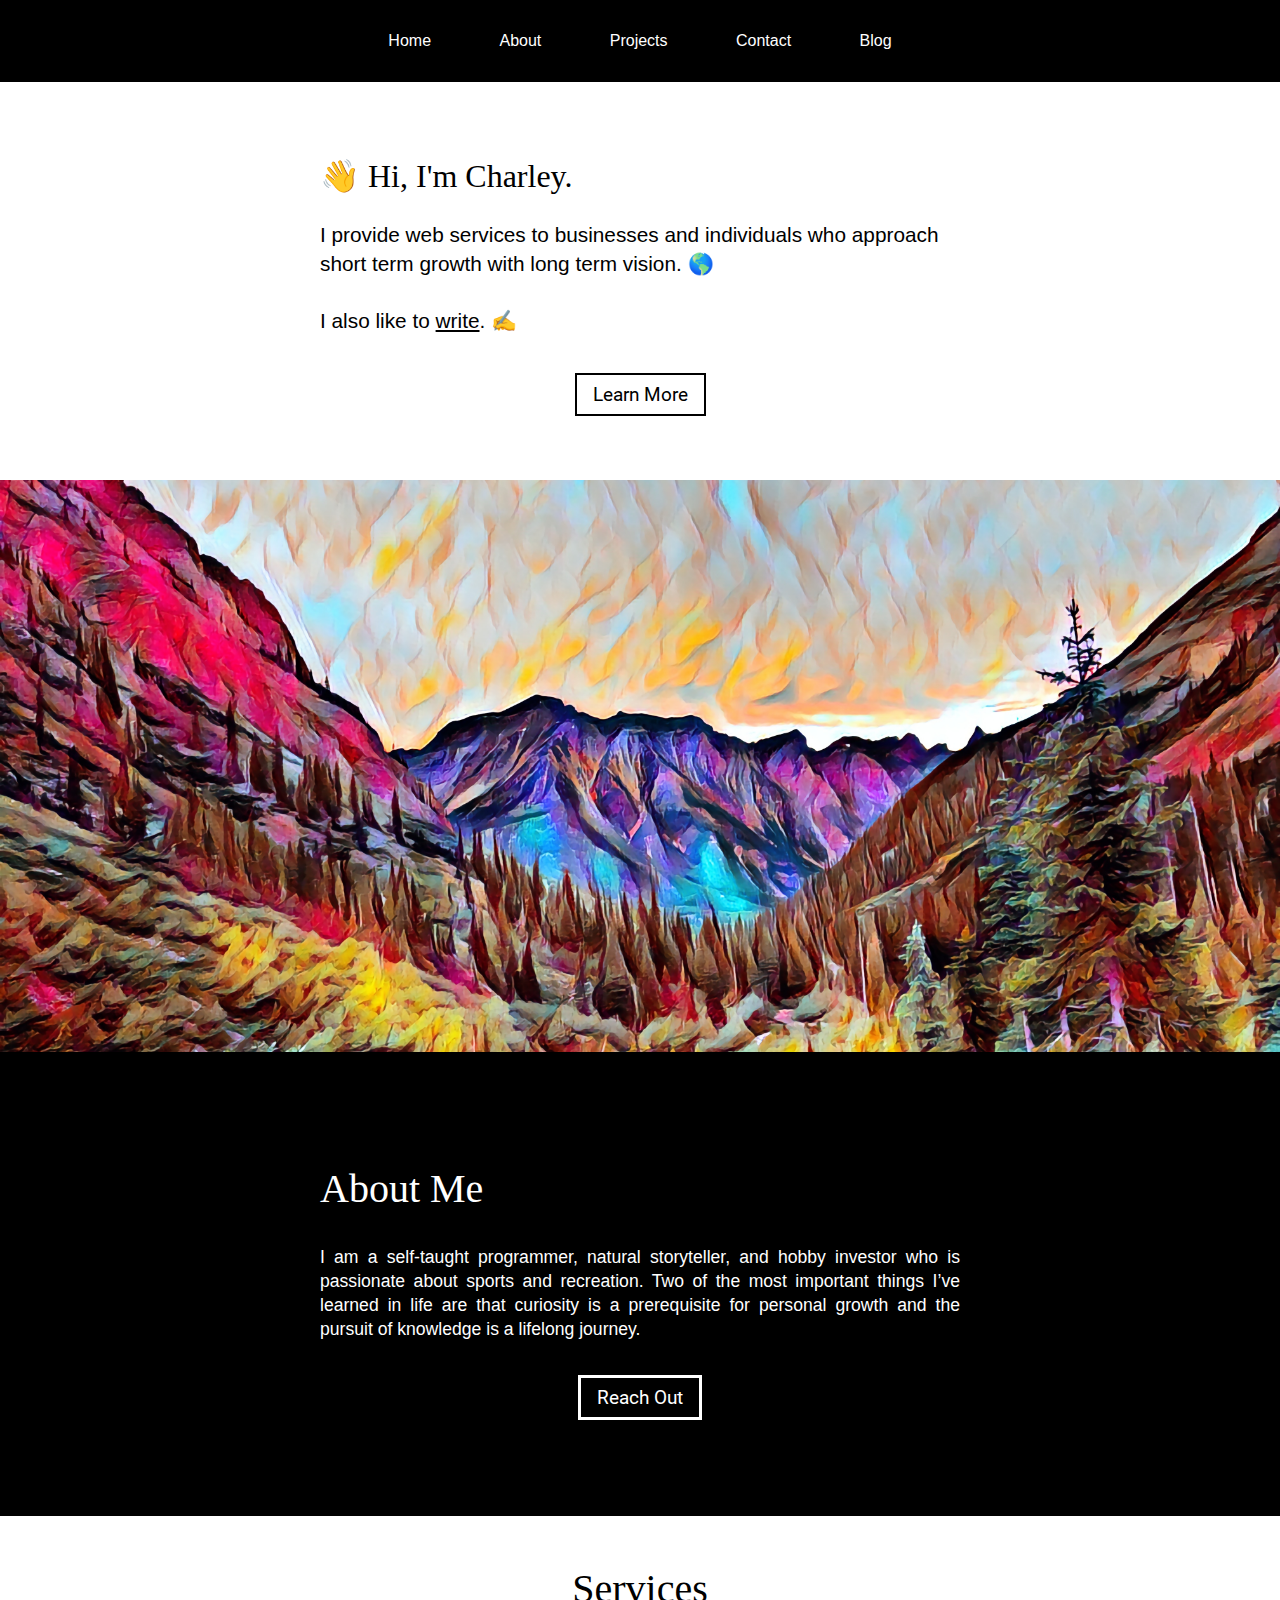
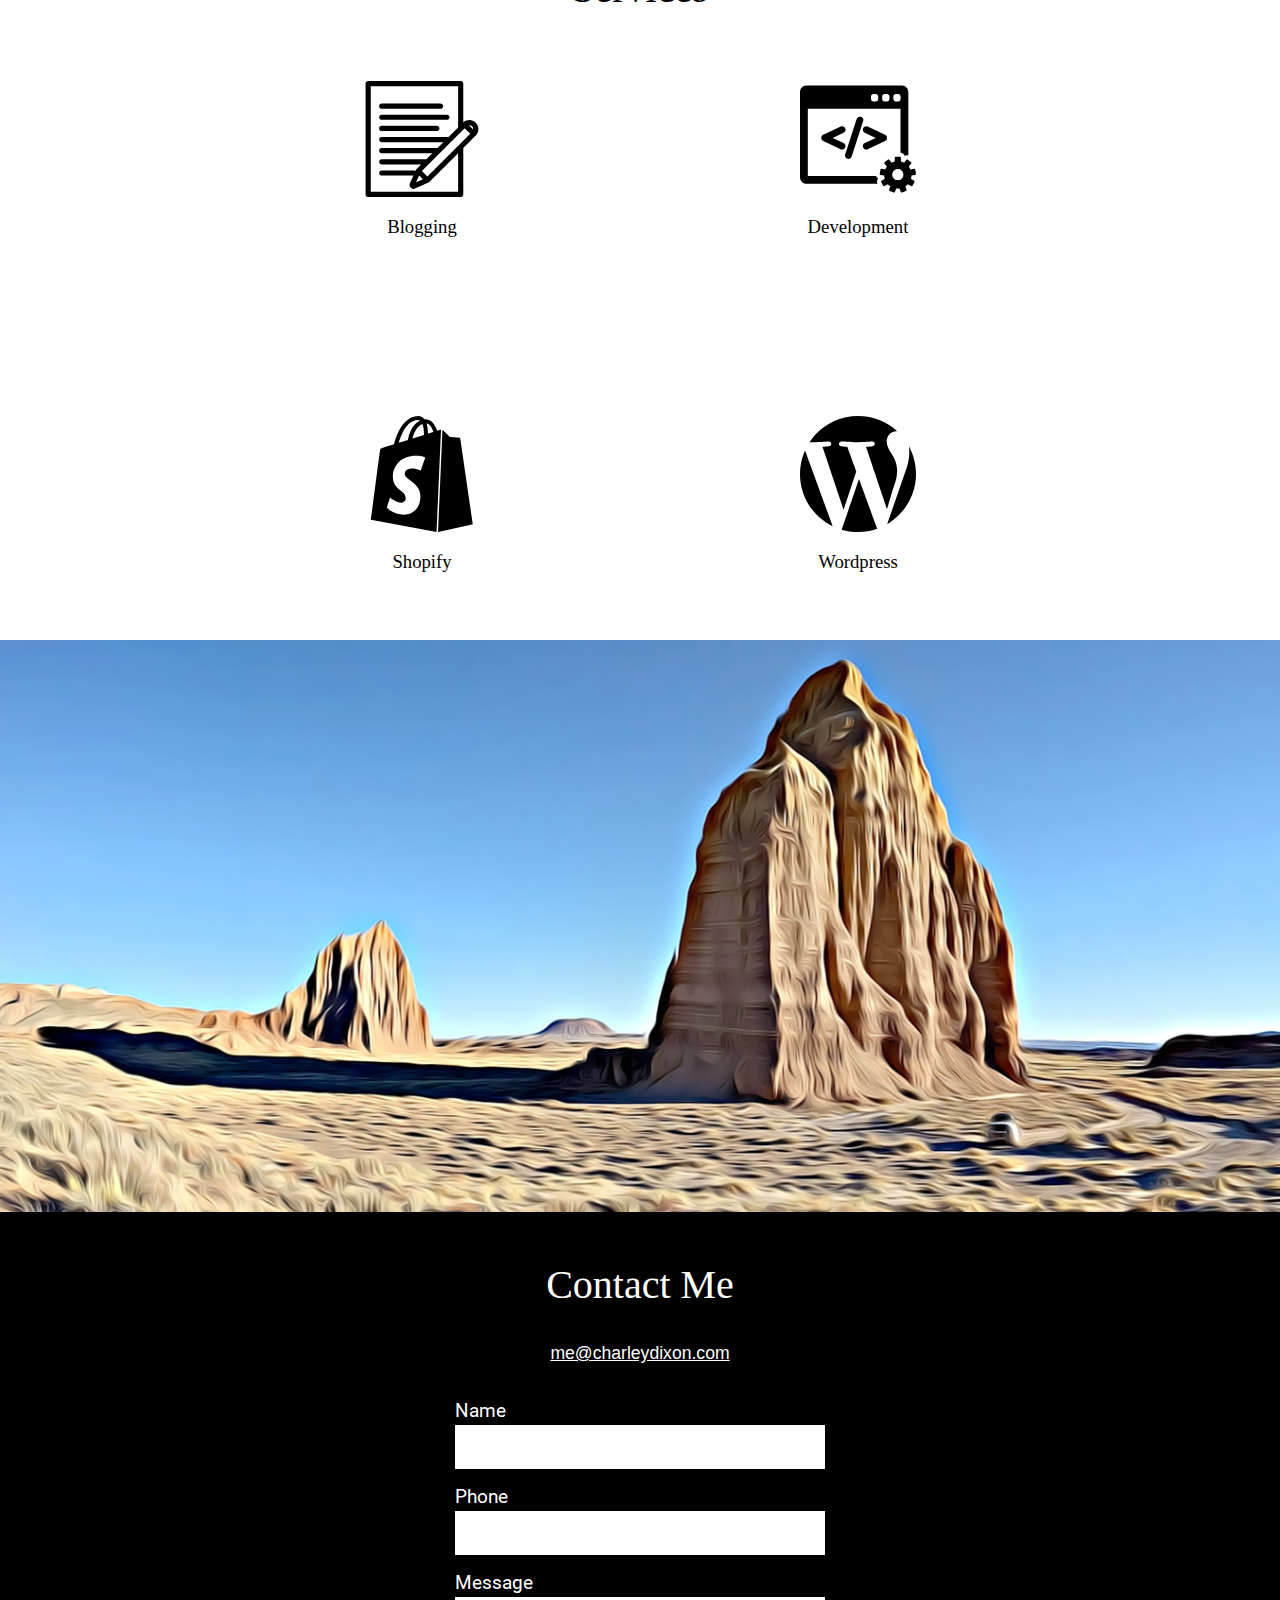
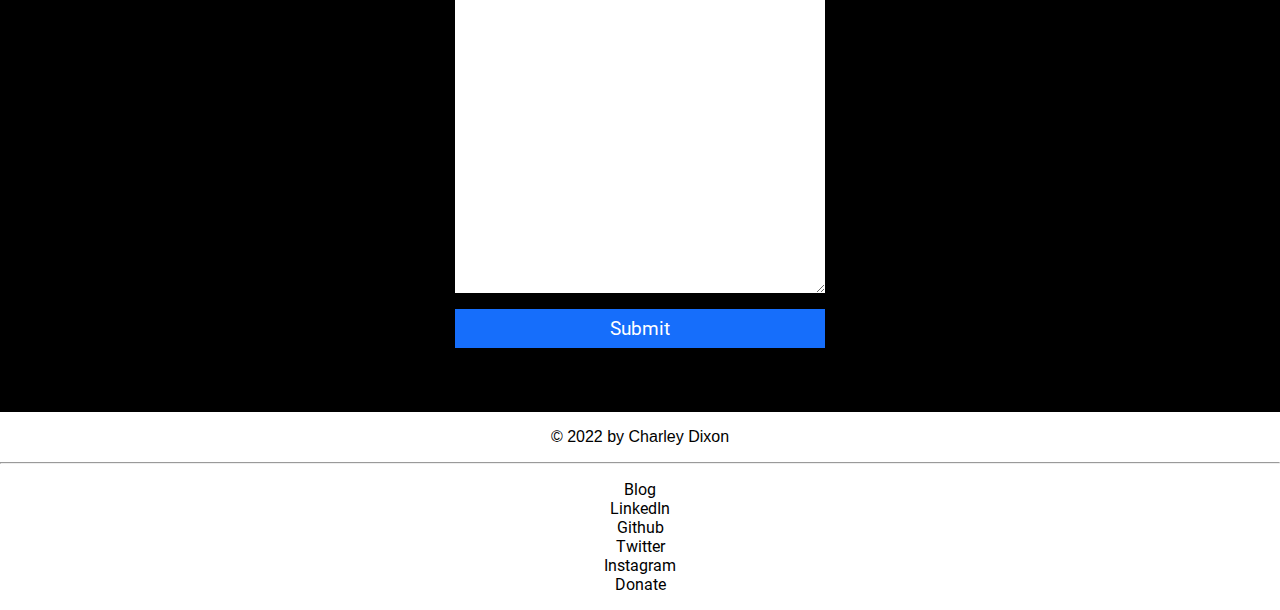
==== index.html @ 3f532a00 "Created mobile menu placeholder" ====
<!DOCTYPE html>

<html lang="en-US">

<head>
  <meta charset="utf-8">
  <meta name="viewport" content="width=device-width, initial-scale=1">

  <title>Charley Dixon</title>
  <meta name="description" content="Charley Dixon's personal website.">
  <meta name="author" content="Charley Dixon">

  <meta property="og:title" content="Charley Dixon">

  <!-- <link rel="icon" href="./media/favicon.svg" type="image/x-icon"> -->
  <link rel="stylesheet" href="https://cdnjs.cloudflare.com/ajax/libs/font-awesome/4.7.0/css/font-awesome.min.css">

  <!-- Styling -->
  <link rel="stylesheet" href="./css/mobile.css">
  <link rel="stylesheet" href="./css/desktop.css">
</head>

<body>
  <header>
    <!-- MOBILE/Tablet -->
    <div id="mobile-menu">
      <div id="mobile-links">
        <a href="#">Home</a>
        <a href="#about-section">About</a>
        <a href="#contact-form">Contact</a>
        <a href="https://github.com/charley-dixon" target="_blank">Projects</a>
        <a href="https://medium.com/@dixoncharley" target="_blank">Blog</a>
      </div>
      <!-- "Hamburger menu" / "Bar icon" to toggle the navigation links -->
      <a href="javascript:void(0);" class="icon" onclick="myFunction()">
        <i class="fa fa-bars"></i>
      </a>
    </div>
    

    <!-- DESKTOP -->
    <div id="desktop-menu">
      <ul>
        <li><a href="#">Home</a></li>
        <li><a href="#about-section">About</a></li>
        <li><a href="https://github.com/charley-dixon" target="_blank">Projects</a></li>
        <li><a href="#contact-form">Contact</a></li>
        <li><a href="https://medium.com/@dixoncharley" target="_blank">Blog</a></li>
      </ul>
    </div>
  </header>
  <main>
    <div class="text-tile tile">
      <!-- Who I Am -->
      <h2>👋 Hi, I'm Charley.</h2>
      <p>
        I provide web services to businesses and individuals who approach short term growth with long term vision. 🌎

        <br>
        <br>

        I also like to <a href="https://medium.com/@dixoncharley" target="_blank">write</a>. ✍️
      </p>
      <a href="#about-section" class="btn-black">Learn More</a>
    </div>
    <div class="img-tile tile" id="about">
      <!-- Background Image w CSS -->
      <div class="tile-content">
      </div>
    </div>
    <div class="text-tile tile" id="about-section">
      <h2>About Me</h2>
      <p>
        I am a self-taught programmer, natural storyteller, and hobby investor who is passionate about sports and recreation. Two of the most important things I’ve learned in life are that curiosity is a prerequisite for personal growth and the pursuit of knowledge is a lifelong journey.
      </p>
      <a href="#contact-form" class="btn">Reach Out</a>
    </div>
    <div class="text-tile tile">
      <!-- What I Do and How I can help you -->
      <h2>Services</h2>
      <div id="services">
        <div class="service">
          <img src="./media/writing.svg" alt="Paper and pencil icon">
          <h3>Blogging</h3>
        </div>
        <div class="service">
          <img src="./media/web-development.svg" alt="Web Development Icon">
          <h3>Development</h3>
        </div>
        <!-- <div class="service">
                <img src="./media/seo.svg" alt="Website design layout">
                <h3>SEO</h3>
            </div> -->
        <div class="service">
          <img src="./media/shopify.svg" alt="Shopify logo">
          <h3>Shopify</h3>
        </div>
        <div class="service">
          <img src="./media/wordpress.svg" alt="Wordpress logo">
          <h3>Wordpress</h3>
        </div>
      </div>
    </div>
    <div class="img-tile tile" id="projects">
      <!-- Background Image w CSS -->
      <div class="tile-content">
        
      </div>
    </div>

    <!-- This will be a hidden dropdown that appears when the 'About Me' link is clicked -->
    <div class="text-tile tile" id="contact-form">
      <h2>Contact Me</h2>
      <p>
        <a href="#">me@charleydixon.com</a>
      </p>
      <form>
        <label for="name">Name</label>
        <input type="text" id="name">
        <label for="phone">Phone</label>
        <input type="text" id="phone">
        <label for="message">Message</label>
        <textarea name="message" id="message" cols="30" rows="10"></textarea>
        <input type="submit" id="contact-submit">
      </form>
    </div>
  </main>
  <footer>
    <p>&copy; 2022 by Charley Dixon</p>
    <hr>
    <ul>
      <li><a href="https://medium.com/@dixoncharley" target="_blank">Blog</a></li>
      <li><a href="https://linkedin.com/in/charley-dixon" target="_blank">LinkedIn</a></li>
      <li><a href="https://github.com/charley-dixon" target="_blank">Github</a></li>
      <li><a href="https://twitter.com/chardeemacdixon" target="_blank">Twitter</a></li>
      <li><a href="https://instagram.com/chardeemacdixon" target="_blank">Instagram</a></li>
      <li><a href="./donate.html">Donate</a></li>
    </ul>
  </footer>
</body>

</html>
---- css/mobile.css ----
/** @format */

@font-face {
  font-family: "Roboto";
  src: url("./../fonts/roboto/Roboto-Regular.ttf") format("truetype");
}

#desktop-menu {
  display: none;
}

* {
  box-sizing: border-box;
}

html {
  scroll-behavior: smooth;
}

body {
  margin: 0;
}

header {
  text-align: right;
  /* height: 2rem; */
  background-color: black;
}

#mobile-menu {
  /* overflow: hidden;
  position: relative; */
  overflow: hidden;
  background-color: none;
  position: fixed; /* Set the navbar to fixed position */
  top: 1rem;
  right: 1rem;
  width: 100%; /* Full width */
}

#mobile-links {
  display: none;
}

a.icon {
  font-size: 2rem;
  color: black;
}

#mobile-menu a:hover {
  background-color: #ddd;
  color: black;
}

h1,
h2,
h3,
h4,
h5,
h6 {
  font-family: Georgia, "Times New Roman", serif;
  font-weight: normal;
}

h2 {
  font-size: 2rem;
}

p {
  font-family: Georgia, sans-serif;
}

.tile {
  overflow: auto; /* Prevents a child of .tile from having margins push outside .tile */
  padding: 1rem 1.5rem;
}

.tile p {
  line-height: 1.5rem;
  font-size: 1.1rem;
  margin-top: 0;
}

/* First Tile */
.tile:first-child {
  display: flex;
  flex-direction: column;
  justify-content: center;
  align-items: flex-start;
  padding: 3rem 1.5rem;
}

.tile:first-child p a {
  color: black;
}

.tile:nth-child(3) {
  display: flex;
  flex-direction: column;
  justify-content: center;
  align-items: flex-start;
  background-color: black;
  color: white;
  text-align: justify;
}

.tile:nth-child(4) h2 {
  text-align: center;
  margin-bottom: 2.3rem;
}

/* Button appearance */
.btn {
  padding: 0.5rem 1rem;
  font-family: Roboto, sans-serif;
  color: white;
  border: 3px solid white;
  background-color: none;
  text-decoration: none;
  font-size: 1.2rem;
  margin: 1rem auto;
  text-align: center;
  display: inline-block;
}

.btn:active {
  background-color: white;
  color: black;
}

.tile-content {
  /* background-color: rgba(0, 0, 0, 0.3); */
  height: 20vh;
  display: flex;
  justify-content: center;
  align-items: center;
}

#about {
  /* background-image: url("../media/temples-of-sun-and-moon.jpeg"); */
  background-image: url("../media/maroon-bells.jpeg");
  background-repeat: no-repeat;
  background-size: cover;
  background-position: center;
}

#projects {
  /* background-image: url("../media/maroon-bells.jpeg"); */
  background-image: url("../media/temples-of-sun-and-moon.jpeg");
  background-repeat: no-repeat;
  background-size: cover;
  background-position: center;
}

#contact-form {
  background-color: black;
  color: white;
  padding-bottom: 4rem;
}

#contact-form h2,
#contact-form p,
#contact-form a {
  text-align: center;
  color: white;
}

form {
  font-family: Roboto, sans-serif;
  display: flex;
  flex-direction: column;
}

input,
textarea {
  border: none;
  padding: 0.5rem;
  font-size: 1.5rem;
  font-family: Roboto, sans-serif;
}

label {
  margin-top: 1rem;
  margin-bottom: 0.2rem;
  font-size: 1.2rem;
}

#contact-submit {
  margin-top: 1rem;
  background-color: #166efb;
  color: white;
  font-size: 1.2rem;
}

/* Services icons */
#services {
  display: grid;
  grid-template-columns: repeat(2, 1fr);
  gap: 3rem;
  padding: 2rem;
}

.service img {
  width: 64px;
  display: block;
  margin: 0 auto;
}

.service h3 {
  text-align: center;
}

.btn-black {
  padding: 0.5rem 1rem;
  font-family: Roboto, sans-serif;
  color: black;
  background-color: none;
  border: 2px solid black;
  text-decoration: none;
  font-size: 1.2rem;
  margin: 1rem auto;
  text-align: center;
  display: inline;
}

.btn-black:active {
  background-color: black;
  color: white;
}

footer {
  text-align: center;
  font-family: Roboto, sans-serif;
}

footer ul {
  padding: 0;
}

footer li {
  list-style-type: none;
  color: black;
}

footer a {
  text-decoration: none;
  color: black;
}

footer a:hover {
  cursor: pointer;
}
---- css/desktop.css ----
/** @format */

@media only screen and (min-width: 600px) {
  #mobile-menu {
    display: none;
  }

  header {
    font-family: sans-serif;
    background-color: black;
    text-align: center;
  }

  header a {
    text-decoration: none;
    color: white;
  }

  #desktop-menu {
    display: block;
  }

  #desktop-menu ul {
    padding: 2rem 0;
    margin: 0;
  }

  #desktop-menu li {
    list-style-type: none;
    display: inline;
    margin: 0 2rem;
  }

  h2 {
    font-size: 2.5rem;
  }

  /* BUTTONS */
  .btn:hover {
    background-color: white;
    color: black;
  }

  .btn-black:hover {
    background-color: black;
    color: white;
  }

  .tile:first-child {
    padding: 3rem 25%;
    margin: 0 auto;
  }

  .tile:first-child h2 {
    font-size: 2rem;
  }

  .tile:first-child p {
    font-size: 1.3rem;
    line-height: 1.8rem;
  }

  /* ABOUT ME TILE */
  .tile:nth-child(3) {
    padding: 5rem 25%;
    margin: 0 auto;
  }

  .tile-content {
    height: 60vh;
  }

  /* SERVICES */
  #services {
    width: 50%;
    margin: 0 auto;
    gap: 10rem 20rem;
  }

  .service img {
    width: 100%;
  }

  form {
    width: 30%;
    margin: 0 auto;
  }

  #contact-submit:hover {
    cursor: pointer;
  }
}
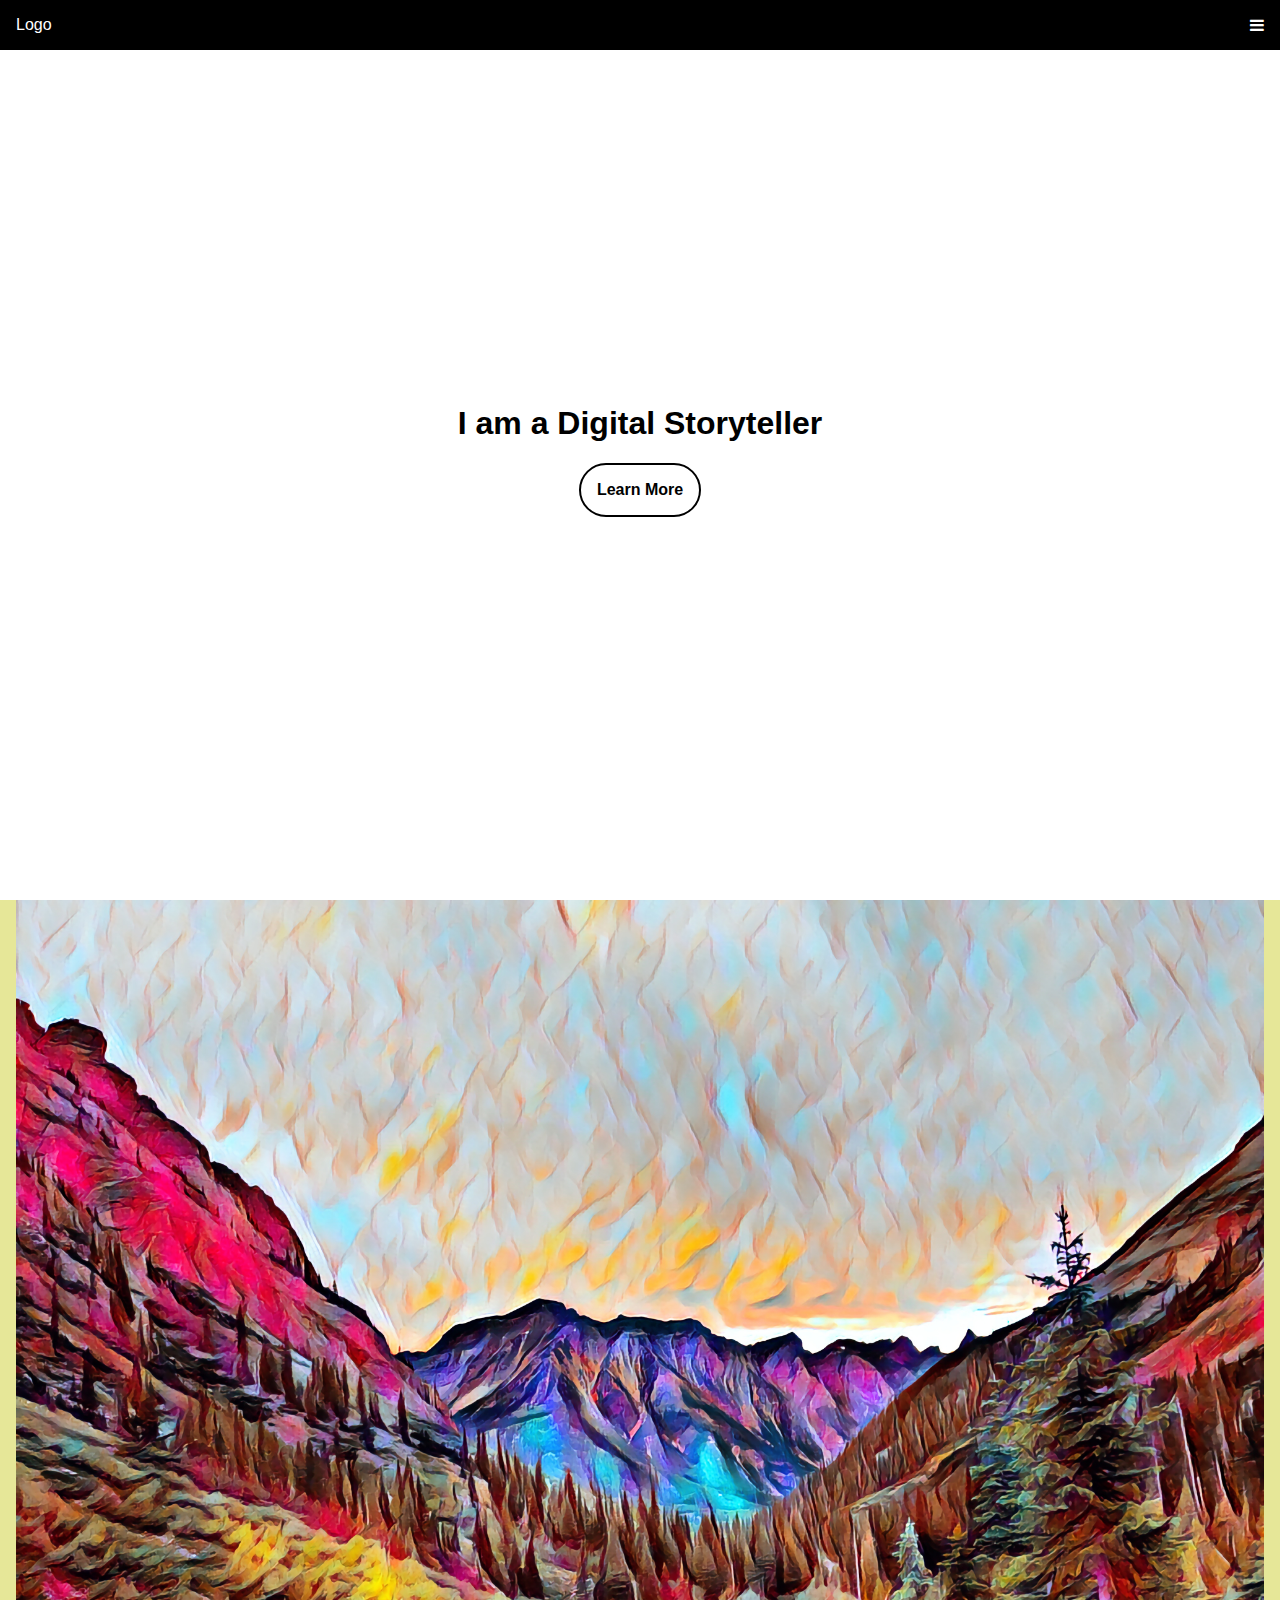
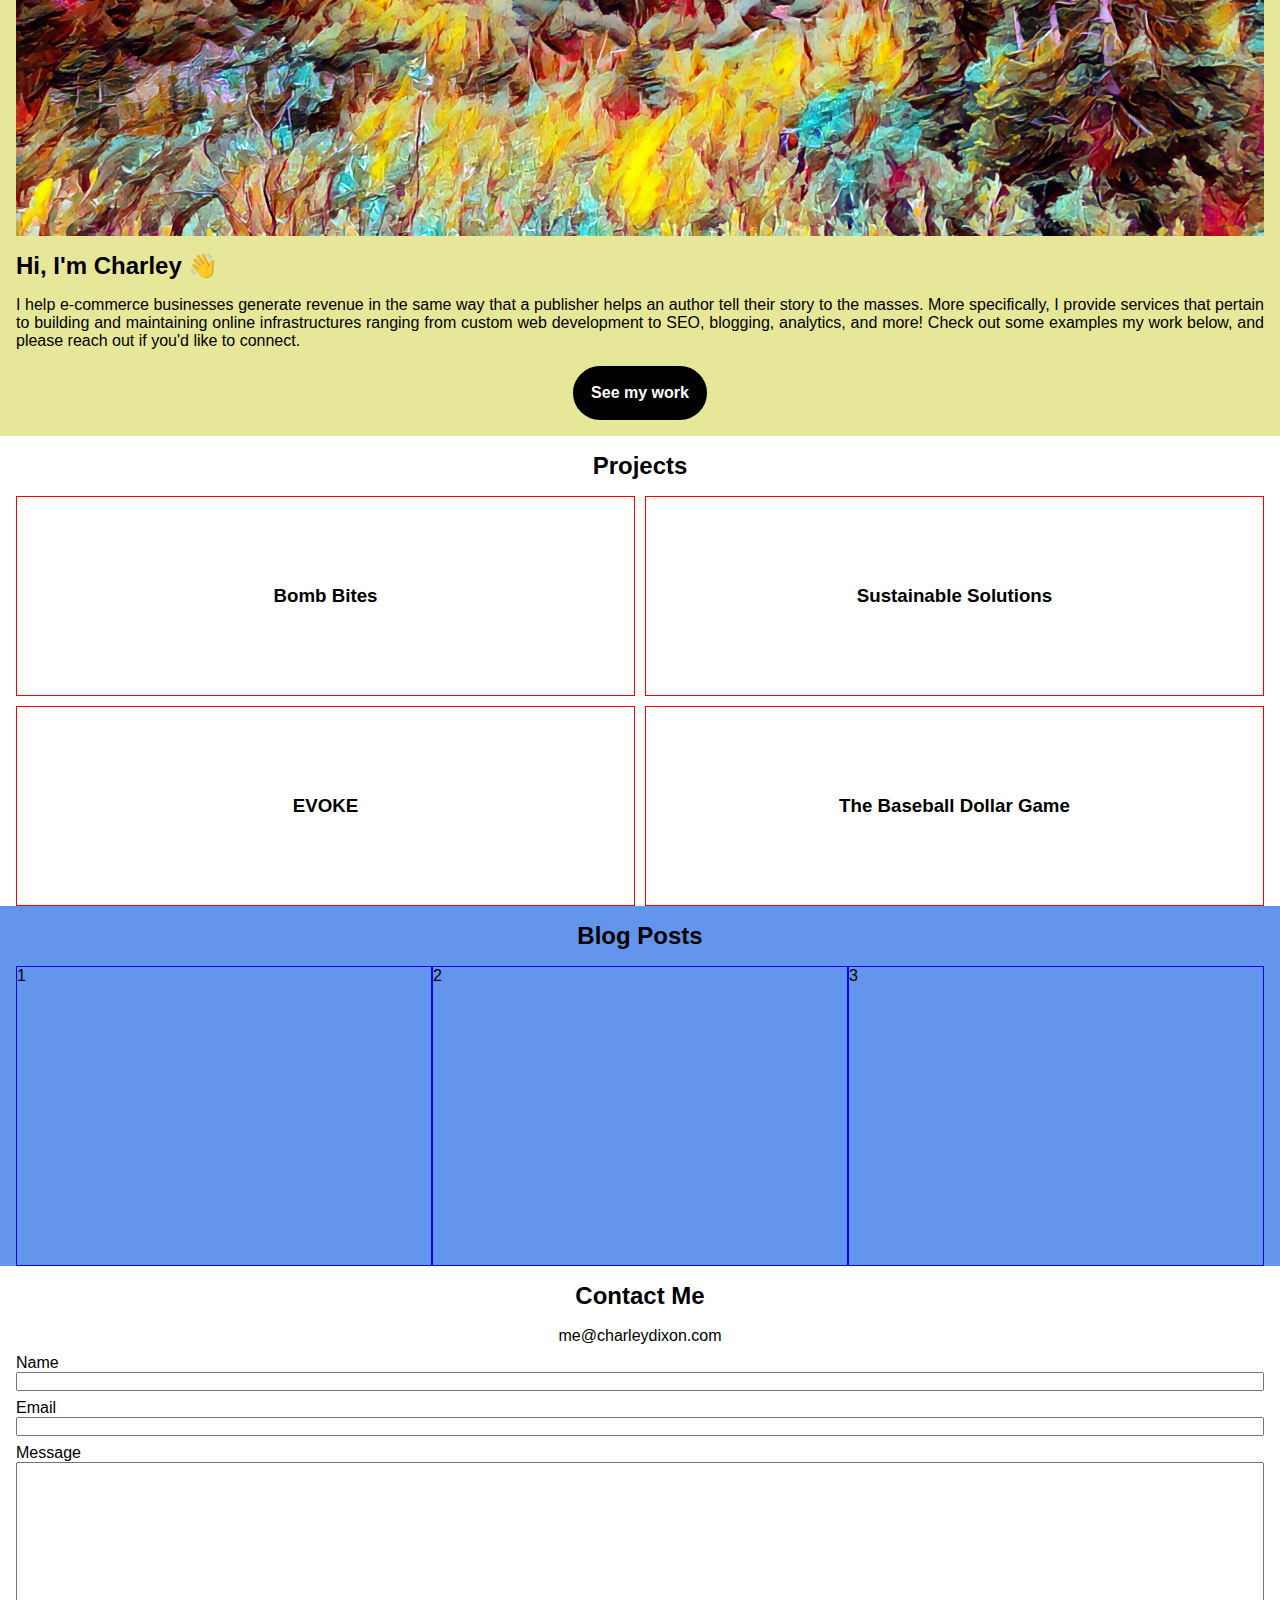
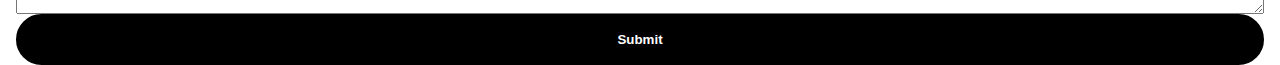
==== commit 644c4192: "Rebuilding portfolio from scratch, initial commit." ====
--- a/index.html
+++ b/index.html
@@ -1,142 +1,87 @@
 <!DOCTYPE html>
+<!--[if lt IE 7]>      <html class="no-js lt-ie9 lt-ie8 lt-ie7"> <![endif]-->
+<!--[if IE 7]>         <html class="no-js lt-ie9 lt-ie8"> <![endif]-->
+<!--[if IE 8]>         <html class="no-js lt-ie9"> <![endif]-->
+<!--[if gt IE 8]>      <html class="no-js"> <!--<![endif]-->
+<html>
+  <head>
+    <meta charset="utf-8">
+    <meta http-equiv="X-UA-Compatible" content="IE=edge">
+    <title>Portfolio - Charley Dixon</title>
+    <meta name="description" content="">
+    <meta name="viewport" content="width=device-width, initial-scale=1">
+    <link rel="stylesheet" href="https://cdnjs.cloudflare.com/ajax/libs/font-awesome/4.7.0/css/font-awesome.min.css">
+    <link rel="stylesheet" href="./css/styles.css">
+    <script src="./js/script.js" defer></script>
+  </head>
 
-<html lang="en-US">
+  <body>
+    <header>
+        <a href="#">Logo</a>
+        <i class="fa fa-bars icon" id="menu-toggle"></i>
+    </header>
 
-<head>
-  <meta charset="utf-8">
-  <meta name="viewport" content="width=device-width, initial-scale=1">
+    <nav> 
+      <a class="nav-link" href="#about">About Me</a>
+      <a class="nav-link" href="#projects">Projects</a>
+      <a class="nav-link" href="#" target="_blank">Blog</a>
+      <a class="nav-link" href="#contact">Contact</a>
+    </nav>
 
-  <title>Charley Dixon</title>
-  <meta name="description" content="Charley Dixon's personal website.">
-  <meta name="author" content="Charley Dixon">
+    <section id="hero">
+      <h1>I am a Digital Storyteller</h1>
+      <a class="btn btn-primary m-1" href="#about">Learn More</a>
+    </section>
+    <section id="about">
+      <div class="content-box">
+        <!-- <iframe src="https://www.youtube.com/embed/Ju0UOrnWoZk" title="YouTube video player" frameborder="0" allow="accelerometer; autoplay; clipboard-write; encrypted-media; gyroscope; picture-in-picture" allowfullscreen></iframe> -->
+        <img src="./media/maroon-bells.jpeg" alt="Mountain valley">
+        <h2 class="lh-60">Hi, I'm Charley 👋</h2>
+        <p class="justify">I help e-commerce businesses generate revenue in the same way that a publisher helps an author tell their story to the masses. More specifically, I provide services that pertain to building and maintaining online infrastructures ranging from custom web development to SEO, blogging, analytics, and more! Check out some examples my work below, and please reach out if you'd like to connect.</p>
+        <a href="#projects" class="btn btn-secondary element-center mtb-1">See my work</a>
+      </div>
+    </section>
 
-  <meta property="og:title" content="Charley Dixon">
-
-  <!-- <link rel="icon" href="./media/favicon.svg" type="image/x-icon"> -->
-  <link rel="stylesheet" href="https://cdnjs.cloudflare.com/ajax/libs/font-awesome/4.7.0/css/font-awesome.min.css">
-
-  <!-- Styling -->
-  <link rel="stylesheet" href="./css/mobile.css">
-  <link rel="stylesheet" href="./css/desktop.css">
-</head>
-
-<body>
-  <header>
-    <!-- MOBILE/Tablet -->
-    <div id="mobile-menu">
-      <div id="mobile-links">
-        <a href="#">Home</a>
-        <a href="#about-section">About</a>
-        <a href="#contact-form">Contact</a>
-        <a href="https://github.com/charley-dixon" target="_blank">Projects</a>
-        <a href="https://medium.com/@dixoncharley" target="_blank">Blog</a>
-      </div>
-      <!-- "Hamburger menu" / "Bar icon" to toggle the navigation links -->
-      <a href="javascript:void(0);" class="icon" onclick="myFunction()">
-        <i class="fa fa-bars"></i>
-      </a>
-    </div>
-    
-
-    <!-- DESKTOP -->
-    <div id="desktop-menu">
-      <ul>
-        <li><a href="#">Home</a></li>
-        <li><a href="#about-section">About</a></li>
-        <li><a href="https://github.com/charley-dixon" target="_blank">Projects</a></li>
-        <li><a href="#contact-form">Contact</a></li>
-        <li><a href="https://medium.com/@dixoncharley" target="_blank">Blog</a></li>
-      </ul>
-    </div>
-  </header>
-  <main>
-    <div class="text-tile tile">
-      <!-- Who I Am -->
-      <h2>👋 Hi, I'm Charley.</h2>
-      <p>
-        I provide web services to businesses and individuals who approach short term growth with long term vision. 🌎
-
-        <br>
-        <br>
-
-        I also like to <a href="https://medium.com/@dixoncharley" target="_blank">write</a>. ✍️
-      </p>
-      <a href="#about-section" class="btn-black">Learn More</a>
-    </div>
-    <div class="img-tile tile" id="about">
-      <!-- Background Image w CSS -->
-      <div class="tile-content">
-      </div>
-    </div>
-    <div class="text-tile tile" id="about-section">
-      <h2>About Me</h2>
-      <p>
-        I am a self-taught programmer, natural storyteller, and hobby investor who is passionate about sports and recreation. Two of the most important things I’ve learned in life are that curiosity is a prerequisite for personal growth and the pursuit of knowledge is a lifelong journey.
-      </p>
-      <a href="#contact-form" class="btn">Reach Out</a>
-    </div>
-    <div class="text-tile tile">
-      <!-- What I Do and How I can help you -->
-      <h2>Services</h2>
-      <div id="services">
-        <div class="service">
-          <img src="./media/writing.svg" alt="Paper and pencil icon">
-          <h3>Blogging</h3>
+    <section id="projects">
+      <h2 class="text-center lh-60">Projects</h2>
+      <div class="thumb-container">
+        <div class="project-thumbnail">
+          <h3>Bomb Bites</h3>
         </div>
-        <div class="service">
-          <img src="./media/web-development.svg" alt="Web Development Icon">
-          <h3>Development</h3>
+        <div class="project-thumbnail">
+          <h3>Sustainable Solutions</h3>
         </div>
-        <!-- <div class="service">
-                <img src="./media/seo.svg" alt="Website design layout">
-                <h3>SEO</h3>
-            </div> -->
-        <div class="service">
-          <img src="./media/shopify.svg" alt="Shopify logo">
-          <h3>Shopify</h3>
+        <div class="project-thumbnail">
+          <h3>EVOKE</h3>
         </div>
-        <div class="service">
-          <img src="./media/wordpress.svg" alt="Wordpress logo">
-          <h3>Wordpress</h3>
+        <div class="project-thumbnail">
+          <h3>The Baseball Dollar Game</h3>
         </div>
       </div>
-    </div>
-    <div class="img-tile tile" id="projects">
-      <!-- Background Image w CSS -->
-      <div class="tile-content">
-        
+    </section>
+
+    <section id="blog">
+      <h2 class="text-center lh-60">Blog Posts</h2>
+      <!-- Recent Blog Post Scroller with "See More" button to dedicated blog page -->
+      <div class="recent-posts">
+        <div class="post">1</div>
+        <div class="post">2</div>
+        <div class="post">3</div>
       </div>
-    </div>
+    </section>
 
-    <!-- This will be a hidden dropdown that appears when the 'About Me' link is clicked -->
-    <div class="text-tile tile" id="contact-form">
-      <h2>Contact Me</h2>
-      <p>
-        <a href="#">me@charleydixon.com</a>
-      </p>
-      <form>
+    <section id="contact">
+      <h2 class="text-center lh-60">Contact Me</h2>
+      <a href="#" class="text-center block lh-20">me@charleydixon.com</a>
+      <form action="#">
         <label for="name">Name</label>
         <input type="text" id="name">
-        <label for="phone">Phone</label>
-        <input type="text" id="phone">
+        <label for="email">Email</label>
+        <input type="email" id="email">
         <label for="message">Message</label>
         <textarea name="message" id="message" cols="30" rows="10"></textarea>
-        <input type="submit" id="contact-submit">
+        <input type="submit" value="Submit" class="btn btn-secondary">
       </form>
-    </div>
-  </main>
-  <footer>
-    <p>&copy; 2022 by Charley Dixon</p>
-    <hr>
-    <ul>
-      <li><a href="https://medium.com/@dixoncharley" target="_blank">Blog</a></li>
-      <li><a href="https://linkedin.com/in/charley-dixon" target="_blank">LinkedIn</a></li>
-      <li><a href="https://github.com/charley-dixon" target="_blank">Github</a></li>
-      <li><a href="https://twitter.com/chardeemacdixon" target="_blank">Twitter</a></li>
-      <li><a href="https://instagram.com/chardeemacdixon" target="_blank">Instagram</a></li>
-      <li><a href="./donate.html">Donate</a></li>
-    </ul>
-  </footer>
-</body>
-
+    </section>
+  </body>
 </html>--- a/css/styles.css
+++ b/css/styles.css
@@ -0,0 +1,197 @@
+* {
+    margin: 0;
+    padding: 0;
+    scroll-behavior: smooth;
+    box-sizing: border-box;
+    font-family: sans-serif;
+}
+
+body {
+    width: 100%;
+}
+
+section {
+    padding: 0 1rem;
+}
+
+header, 
+nav {
+    background: black;
+}
+
+header a,
+nav a {
+    color: white;
+}
+
+header {
+    position: fixed;
+    width: 100%;
+    display: flex;
+    justify-content: space-between;
+    align-items: center;
+    /* header needs to remain same height as the ::before margin on sections */
+    height: 50px;
+    z-index: 10;
+    padding: 0 1rem;
+}
+
+nav {
+    position: fixed;
+    z-index: 5;
+    width: 100%;
+    height: 100vh;
+    display: flex;
+    flex-direction: column;
+    justify-content: space-around;
+    align-items: center;
+    padding: 100px 0;
+    /* opacity is here so that we can add a transition when the nav is toggled; visibility cannot have a smooth transition on its own */
+    opacity: 0;
+    visibility: hidden;
+    transition: visibility 0.5s, opacity 0.5s ease-in-out;
+}
+
+a {
+    text-decoration: none;
+    color: black;
+}
+
+img {
+    width: 100%;
+    height: auto;
+}
+
+form {
+    display: flex;
+    flex-direction: column;
+}
+
+label {
+    margin-top: 0.5rem;
+}
+
+input {
+
+}
+
+h1 {
+    line-height: 80px;
+}
+
+.icon {
+    color: white;
+}
+
+.btn {
+    border: 2px solid black;
+    border-radius: 3rem;
+    padding: 1rem;
+    font-weight: bold;
+    text-align: center;
+    display: inline-block;
+}
+
+.btn:hover {
+    transition: background-color 400ms linear, color 400ms linear;
+}
+
+.btn-primary {
+    background: white;
+    color: black;
+}
+
+.btn-primary:hover {
+    background: black;
+    color: white;
+}
+
+.btn-secondary {
+    background: black;
+    color: white;
+}
+
+.btn-secondary:hover {
+    background: white;
+    color: black;
+}
+
+.thumb-container {
+    display: grid;
+    grid-template-columns: repeat(2, 1fr);
+    grid-auto-rows: minmax(200px, auto);
+    gap: 10px;
+}
+
+.project-thumbnail {
+    border: 1px solid red;
+    display: flex;
+    justify-content: center;
+    align-items: center;
+    text-align: center;
+}
+
+.recent-posts {
+    display: flex;
+    height: 300px;
+}
+
+.post {
+    flex: 1;
+    border: 1px solid blue;
+}
+
+/* INDIVIDUAL ADJUSTMENTS FOR HTML ELEMENTS */
+.element-center {
+    margin: 0 auto;
+}
+
+.text-center {
+    text-align: center;
+}
+
+.block {
+    display: block;
+}
+
+.lh-20 {
+    line-height: 20px;
+}
+
+.lh-60 {
+    line-height: 60px;
+}
+
+.justify {
+    text-align: justify;
+}
+
+.mtb-1 {
+    margin-top: 1rem;
+    margin-bottom: 1rem;
+}
+
+#menu-toggle:hover {
+    cursor: pointer;
+}
+
+#hero {
+    height: 100vh;
+    display: flex;
+    flex-direction: column;
+    justify-content: center;
+    align-items: center;
+}
+
+#about {
+    background: #e6e798;
+}
+
+
+#about .content-box {
+    display: flex;
+    flex-direction: column;
+}
+#blog {
+    background: cornflowerblue;
+}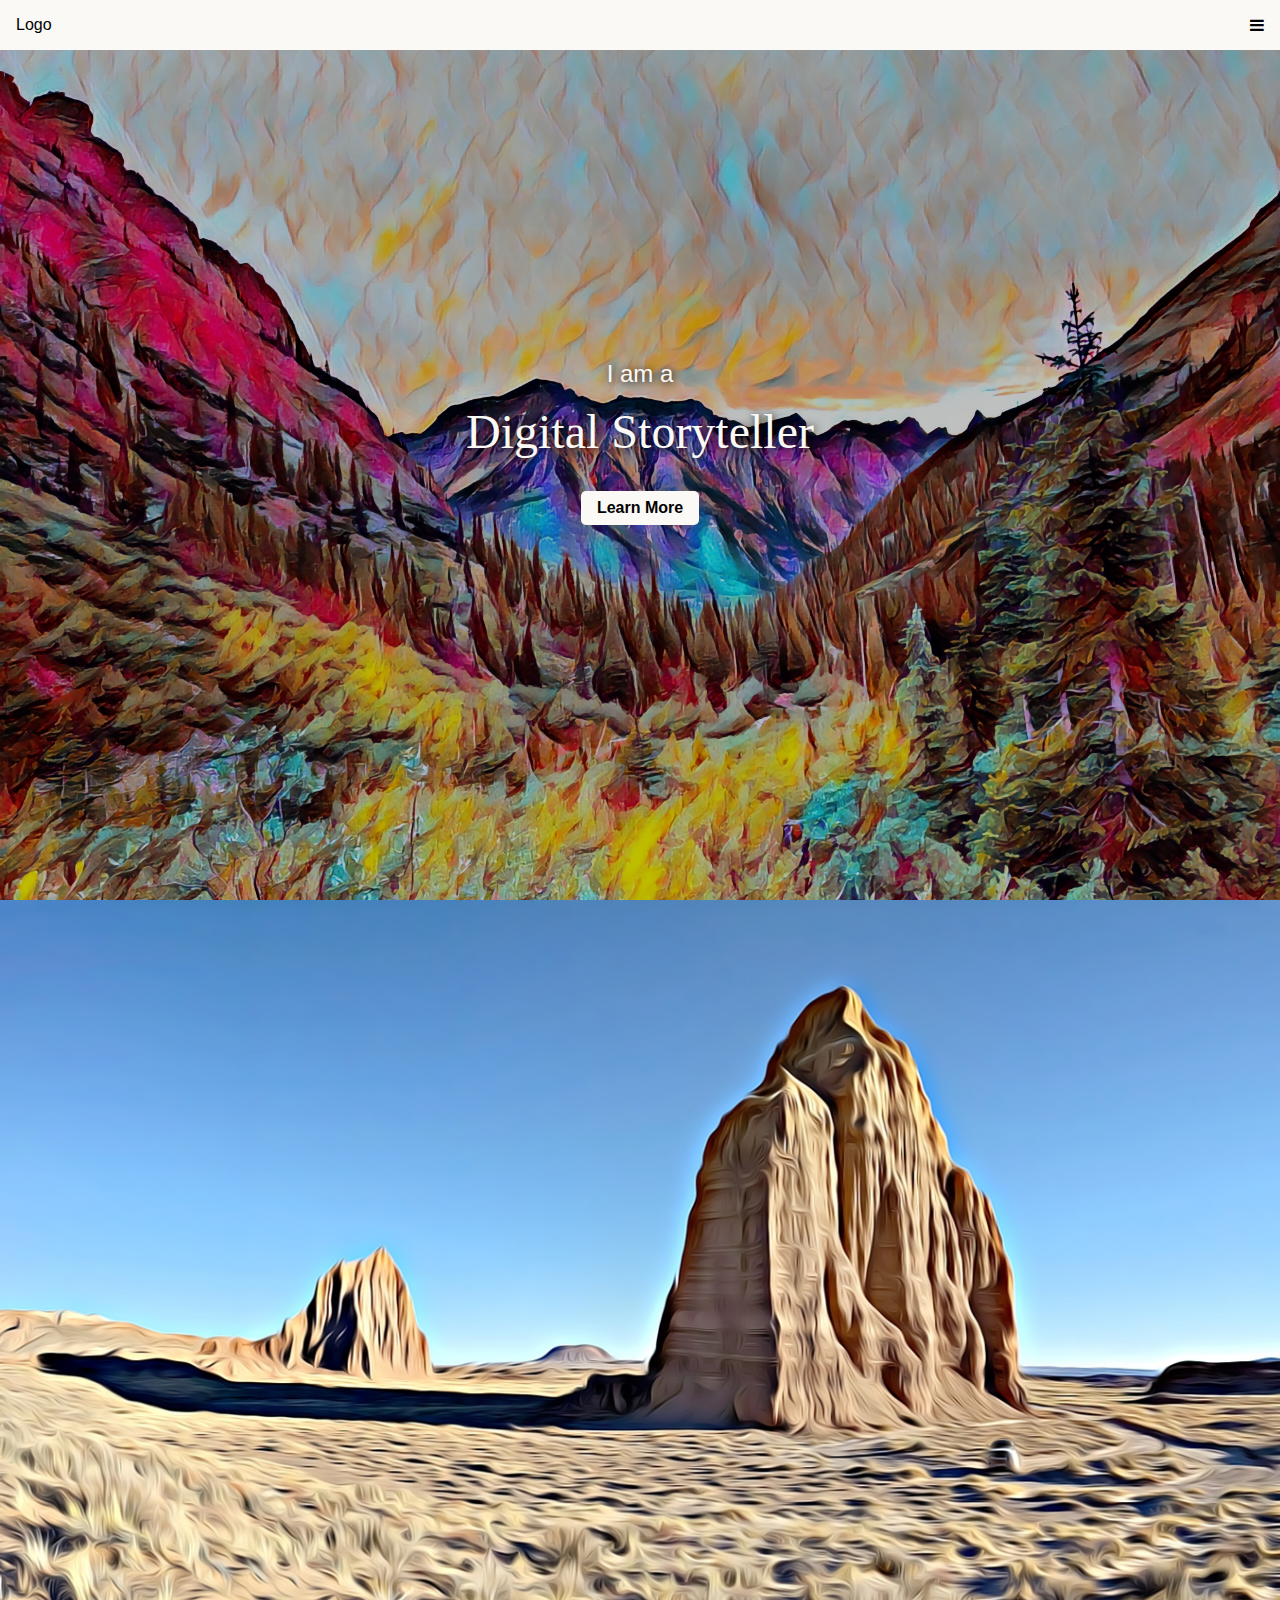
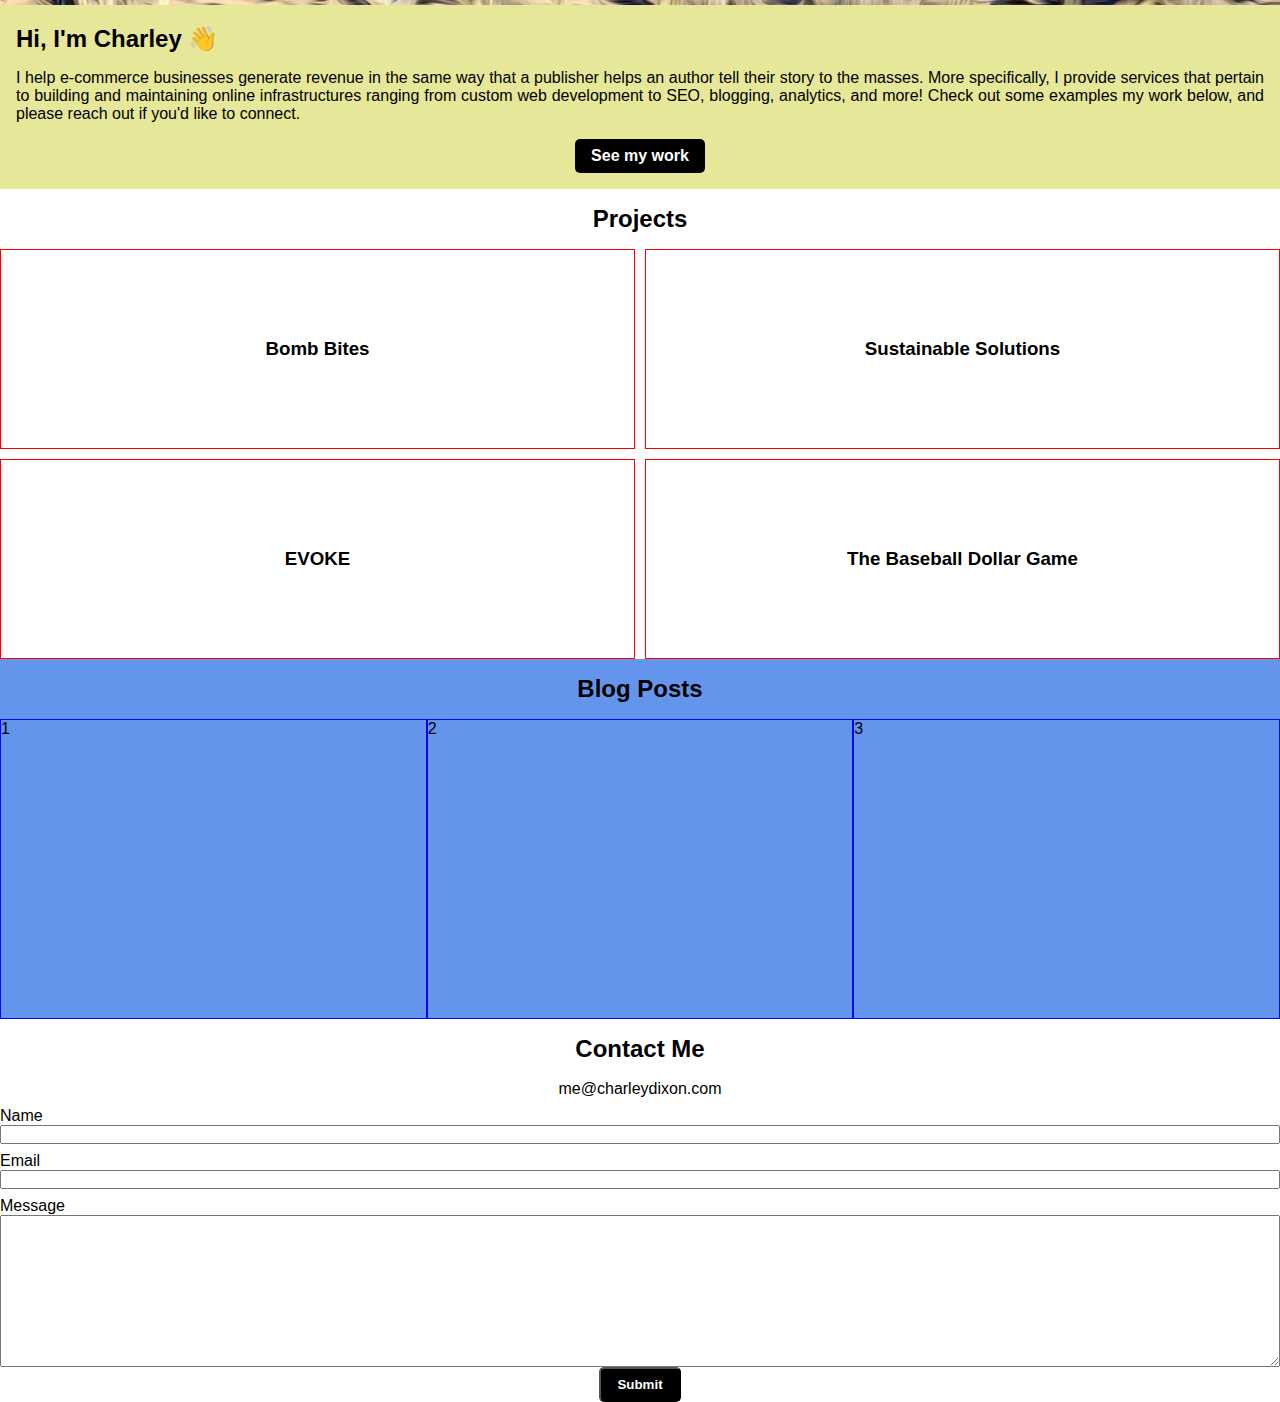
==== commit f6cd08db: "Change hero image, font, and button" ====
--- a/index.html
+++ b/index.html
@@ -29,16 +29,19 @@
     </nav>
 
     <section id="hero">
-      <h1>I am a Digital Storyteller</h1>
-      <a class="btn btn-primary m-1" href="#about">Learn More</a>
+      <div class="overlay flex-col jc-center pd-3">
+        <h2 class="fw-norm">I am a</h2>
+        <h1 class="fw-norm mtb-1">Digital Storyteller</h1>
+        <a class="btn btn-primary mtb-1" href="#about">Learn More</a>
+      </div>
     </section>
     <section id="about">
+      <img src="./media/temples-of-sun-and-moon.jpeg" alt="Mountain valley">
       <div class="content-box">
         <!-- <iframe src="https://www.youtube.com/embed/Ju0UOrnWoZk" title="YouTube video player" frameborder="0" allow="accelerometer; autoplay; clipboard-write; encrypted-media; gyroscope; picture-in-picture" allowfullscreen></iframe> -->
-        <img src="./media/maroon-bells.jpeg" alt="Mountain valley">
         <h2 class="lh-60">Hi, I'm Charley 👋</h2>
         <p class="justify">I help e-commerce businesses generate revenue in the same way that a publisher helps an author tell their story to the masses. More specifically, I provide services that pertain to building and maintaining online infrastructures ranging from custom web development to SEO, blogging, analytics, and more! Check out some examples my work below, and please reach out if you'd like to connect.</p>
-        <a href="#projects" class="btn btn-secondary element-center mtb-1">See my work</a>
+        <a href="#projects" class="btn btn-secondary mtb-1">See my work</a>
       </div>
     </section>
 
--- a/css/styles.css
+++ b/css/styles.css
@@ -10,18 +10,9 @@
     width: 100%;
 }
 
-section {
-    padding: 0 1rem;
-}
-
 header, 
 nav {
-    background: black;
-}
-
-header a,
-nav a {
-    color: white;
+    background: #FAF9F6;
 }
 
 header {
@@ -54,7 +45,7 @@
 
 a {
     text-decoration: none;
-    color: black;
+    color: #000;
 }
 
 img {
@@ -71,39 +62,32 @@
     margin-top: 0.5rem;
 }
 
-input {
-
-}
-
 h1 {
-    line-height: 80px;
+    font-size: 3rem;
+    font-family: Georgia;
 }
 
 .icon {
-    color: white;
+    color: #000;
 }
 
 .btn {
-    border: 2px solid black;
-    border-radius: 3rem;
-    padding: 1rem;
+    padding: 0.5rem 1rem;
     font-weight: bold;
     text-align: center;
-    display: inline-block;
+    margin: 0 auto;
+    border-radius: 5px;
+    opacity: 1;
 }
 
 .btn:hover {
-    transition: background-color 400ms linear, color 400ms linear;
+    opacity: 0.8;
+    transition: opacity 400ms ease-in-out;
 }
 
 .btn-primary {
-    background: white;
-    color: black;
-}
-
-.btn-primary:hover {
-    background: black;
-    color: white;
+    background: #FAF9F6;
+    color: #000;
 }
 
 .btn-secondary {
@@ -111,9 +95,10 @@
     color: white;
 }
 
-.btn-secondary:hover {
-    background: white;
-    color: black;
+.overlay {
+    width: 100%;
+    height: 100%;
+    background-color: rgba(0,0,0,0.25);
 }
 
 .thumb-container {
@@ -142,8 +127,13 @@
 }
 
 /* INDIVIDUAL ADJUSTMENTS FOR HTML ELEMENTS */
-.element-center {
-    margin: 0 auto;
+.flex-col {
+    display: flex;
+    flex-direction: column;
+}
+
+.jc-center {
+    justify-content: center;
 }
 
 .text-center {
@@ -171,16 +161,31 @@
     margin-bottom: 1rem;
 }
 
+.pd-3 {
+    padding: 0 5rem;
+}
+
+.fw-norm {
+    font-weight: normal;
+}
+
 #menu-toggle:hover {
     cursor: pointer;
 }
 
 #hero {
     height: 100vh;
-    display: flex;
-    flex-direction: column;
-    justify-content: center;
-    align-items: center;
+    background-image: url('../media/maroon-bells.jpeg');
+    background-size: cover;
+    background-repeat: no-repeat;
+    background-position: center;
+    color: #FAF9F6;
+    text-align: center;
+}
+
+#hero h1,
+#hero h2 {
+    text-shadow: 1px 1px 8px #000;
 }
 
 #about {
@@ -189,9 +194,11 @@
 
 
 #about .content-box {
-    display: flex;
-    flex-direction: column;
-}
+    padding: 0 1rem;
+    display: flex;
+    flex-direction: column;
+}
+
 #blog {
     background: cornflowerblue;
 }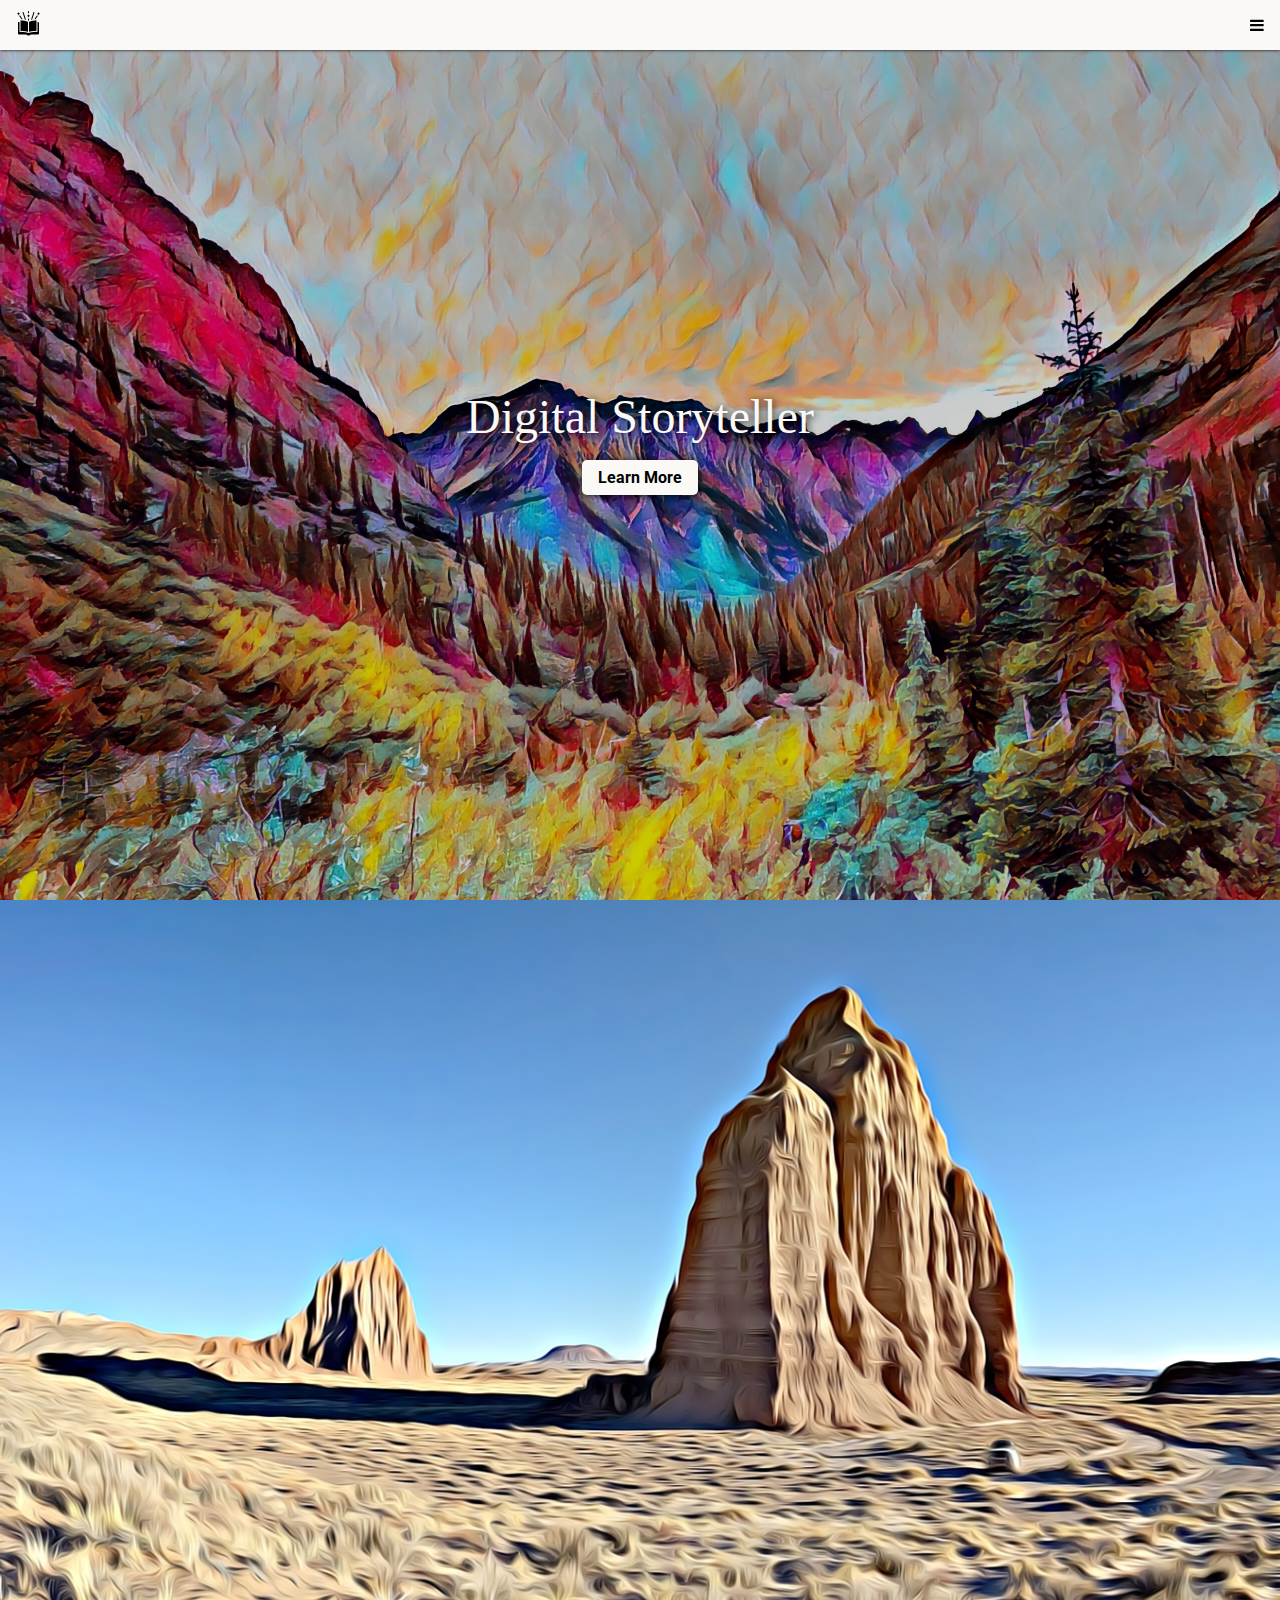
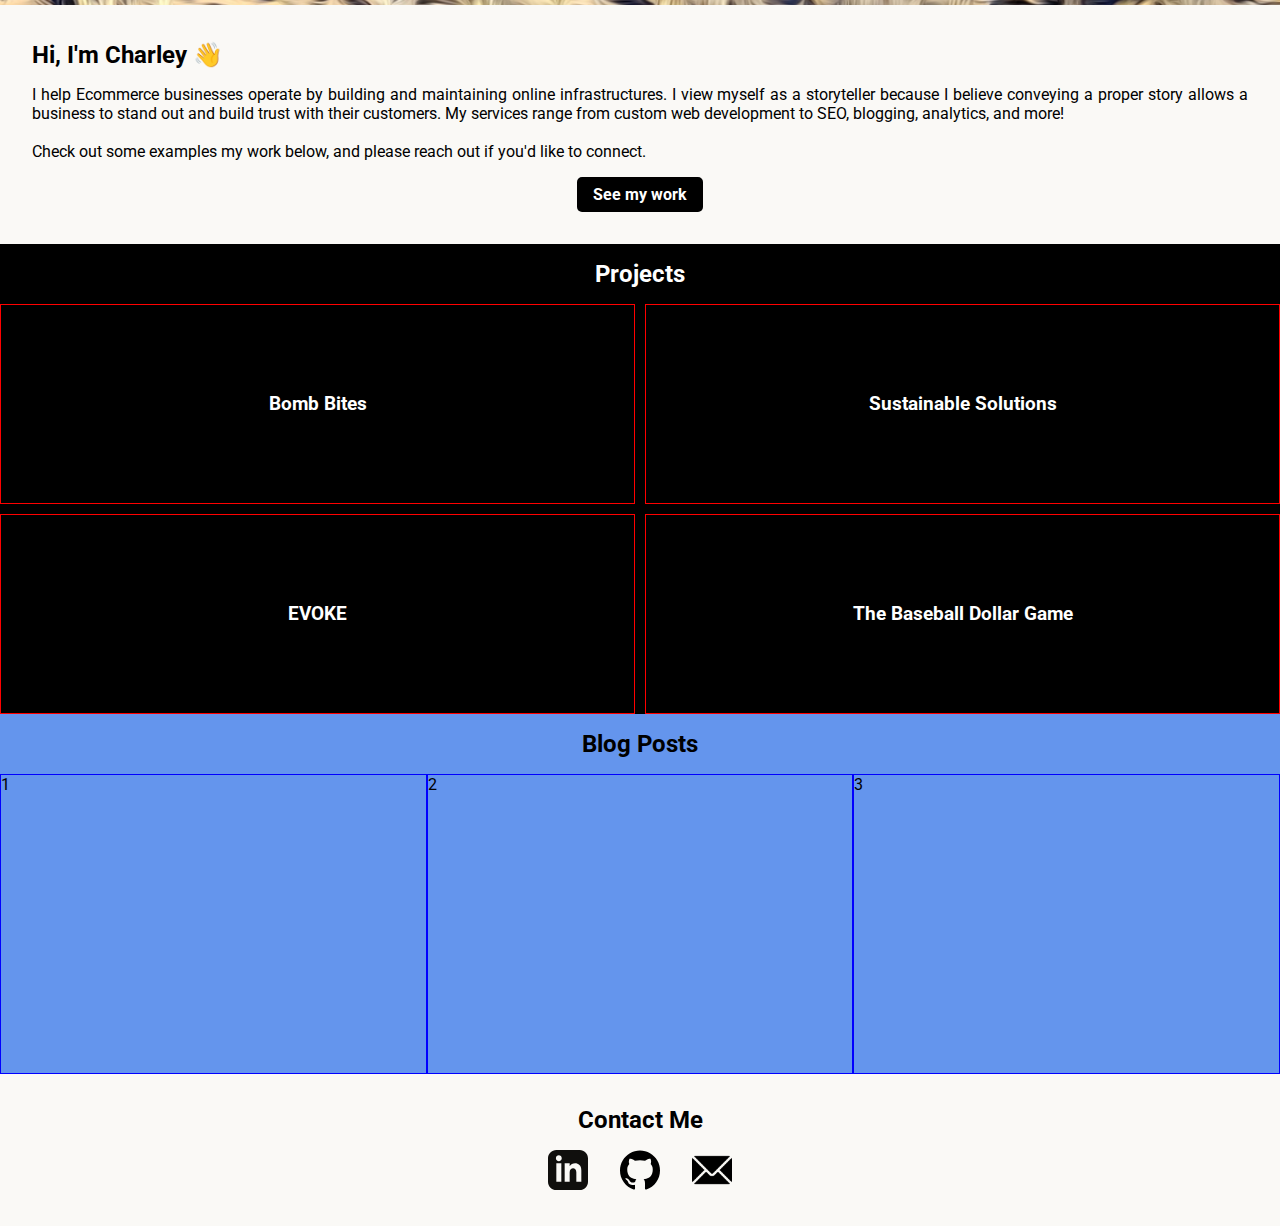
==== commit bb20d9e2: "Add social icons" ====
--- a/index.html
+++ b/index.html
@@ -11,13 +11,16 @@
     <meta name="description" content="">
     <meta name="viewport" content="width=device-width, initial-scale=1">
     <link rel="stylesheet" href="https://cdnjs.cloudflare.com/ajax/libs/font-awesome/4.7.0/css/font-awesome.min.css">
+    <link rel="preconnect" href="https://fonts.googleapis.com">
+    <link rel="preconnect" href="https://fonts.gstatic.com" crossorigin>
+    <link href="https://fonts.googleapis.com/css2?family=Roboto:wght@100;300;400;500;700;900&display=swap" rel="stylesheet">
     <link rel="stylesheet" href="./css/styles.css">
     <script src="./js/script.js" defer></script>
   </head>
 
   <body>
     <header>
-        <a href="#">Logo</a>
+        <a href="#"><img src="./media/logo.png" alt="Book icon"></a>
         <i class="fa fa-bars icon" id="menu-toggle"></i>
     </header>
 
@@ -30,9 +33,8 @@
 
     <section id="hero">
       <div class="overlay flex-col jc-center pd-3">
-        <h2 class="fw-norm">I am a</h2>
-        <h1 class="fw-norm mtb-1">Digital Storyteller</h1>
-        <a class="btn btn-primary mtb-1" href="#about">Learn More</a>
+        <h1 class="fw-norm">Digital Storyteller</h1>
+        <a class="btn btn-primary" href="#about">Learn More</a>
       </div>
     </section>
     <section id="about">
@@ -40,8 +42,10 @@
       <div class="content-box">
         <!-- <iframe src="https://www.youtube.com/embed/Ju0UOrnWoZk" title="YouTube video player" frameborder="0" allow="accelerometer; autoplay; clipboard-write; encrypted-media; gyroscope; picture-in-picture" allowfullscreen></iframe> -->
         <h2 class="lh-60">Hi, I'm Charley 👋</h2>
-        <p class="justify">I help e-commerce businesses generate revenue in the same way that a publisher helps an author tell their story to the masses. More specifically, I provide services that pertain to building and maintaining online infrastructures ranging from custom web development to SEO, blogging, analytics, and more! Check out some examples my work below, and please reach out if you'd like to connect.</p>
-        <a href="#projects" class="btn btn-secondary mtb-1">See my work</a>
+        <p class="justify">I help Ecommerce businesses operate by building and maintaining online infrastructures. I view myself as a storyteller because I believe conveying a proper story allows a business to stand out and build trust with their customers. My services range from custom web development to SEO, blogging, analytics, and more!</p>
+        <br>
+        <p>Check out some examples my work below, and please reach out if you'd like to connect.</p>
+        <a href="#projects" class="btn btn-secondary">See my work</a>
       </div>
     </section>
 
@@ -75,14 +79,18 @@
 
     <section id="contact">
       <h2 class="text-center lh-60">Contact Me</h2>
-      <a href="#" class="text-center block lh-20">me@charleydixon.com</a>
-      <form action="#">
+      <div id="social-bar">
+        <a href="https://linkedin.com/in/charley-dixon" target="_blank"><img class="social-icon" src="./media/social/linkedin.svg" alt="Linkedin Logo"></a>
+        <a href="https://github.com/charley-dixon" target="_blank"><img class="social-icon" src="./media/social/github.svg" alt="Github Logo"></a>
+        <a href="mailto:me@charleydixon"><img class="social-icon" src="./media/social/email.png" alt="Github Logo"></a>
+      </div>
+      <form action="mailto:me@charleydixon.com" method="POST">
         <label for="name">Name</label>
         <input type="text" id="name">
         <label for="email">Email</label>
         <input type="email" id="email">
         <label for="message">Message</label>
-        <textarea name="message" id="message" cols="30" rows="10"></textarea>
+        <textarea name="message" id="message" cols="30" rows="5"></textarea>
         <input type="submit" value="Submit" class="btn btn-secondary">
       </form>
     </section>
--- a/css/styles.css
+++ b/css/styles.css
@@ -3,7 +3,7 @@
     padding: 0;
     scroll-behavior: smooth;
     box-sizing: border-box;
-    font-family: sans-serif;
+    font-family: Roboto, sans-serif;
 }
 
 body {
@@ -24,7 +24,12 @@
     /* header needs to remain same height as the ::before margin on sections */
     height: 50px;
     z-index: 10;
-    padding: 0 1rem;
+    padding: 1rem;
+    box-shadow: 0px 0px 3px #000;
+}
+
+header img {
+    height: 25px;
 }
 
 nav {
@@ -43,6 +48,11 @@
     transition: visibility 0.5s, opacity 0.5s ease-in-out;
 }
 
+h1 {
+    font-size: 3rem;
+    font-family: Georgia, 'Times New Roman', Times, serif;
+}
+
 a {
     text-decoration: none;
     color: #000;
@@ -54,7 +64,9 @@
 }
 
 form {
-    display: flex;
+    /* TEMPORARILY HIDING UNTIL I CAN GET EMAIL TO WORK */
+    display: none;
+    /* display: flex; */
     flex-direction: column;
 }
 
@@ -62,9 +74,11 @@
     margin-top: 0.5rem;
 }
 
-h1 {
-    font-size: 3rem;
-    font-family: Georgia;
+input,
+textarea {
+    padding: 0.25rem;
+    font-size: 1rem;
+    border: 1px solid black;
 }
 
 .icon {
@@ -75,7 +89,7 @@
     padding: 0.5rem 1rem;
     font-weight: bold;
     text-align: center;
-    margin: 0 auto;
+    margin: 1rem auto;
     border-radius: 5px;
     opacity: 1;
 }
@@ -98,7 +112,7 @@
 .overlay {
     width: 100%;
     height: 100%;
-    background-color: rgba(0,0,0,0.25);
+    background-color: rgba(0,0,0,0.2);
 }
 
 .thumb-container {
@@ -126,6 +140,11 @@
     border: 1px solid blue;
 }
 
+.social-icon {
+    width: 40px;
+    margin: 0 1rem 1rem;
+}
+
 /* INDIVIDUAL ADJUSTMENTS FOR HTML ELEMENTS */
 .flex-col {
     display: flex;
@@ -154,11 +173,6 @@
 
 .justify {
     text-align: justify;
-}
-
-.mtb-1 {
-    margin-top: 1rem;
-    margin-bottom: 1rem;
 }
 
 .pd-3 {
@@ -188,17 +202,37 @@
     text-shadow: 1px 1px 8px #000;
 }
 
+#hero .btn {
+    box-shadow: 1px 1px 8px #000;
+}
+
 #about {
-    background: #e6e798;
+    /* background: #e6e798; */
+    background: #FAF9F6;
 }
 
 
 #about .content-box {
-    padding: 0 1rem;
-    display: flex;
-    flex-direction: column;
+    padding: 1rem 2rem;
+    display: flex;
+    flex-direction: column;
+}
+
+#projects {
+    background: #000;
+    color: white;
 }
 
 #blog {
     background: cornflowerblue;
+}
+
+#contact {
+    background: #FAF9F6;
+    padding: 1rem 2rem;
+}
+
+#social-bar {
+    display: flex;
+    justify-content: center;
 }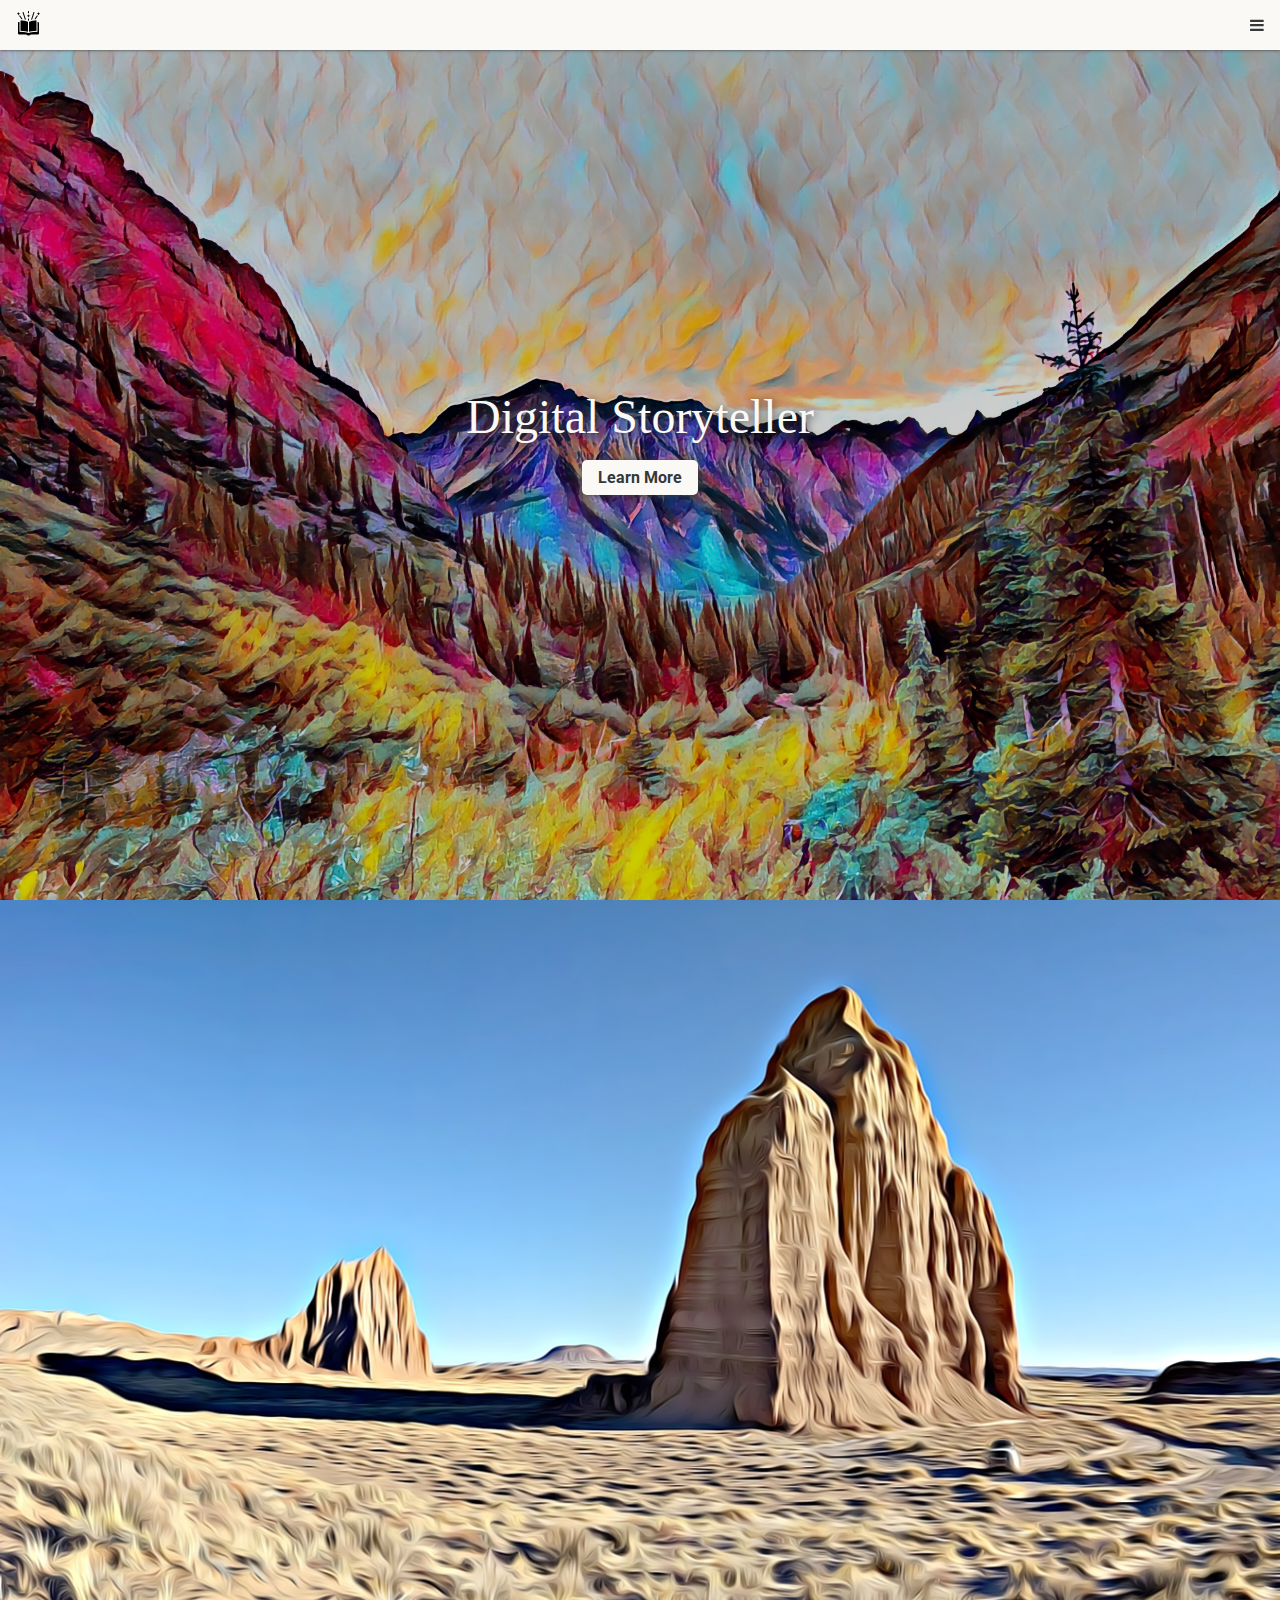
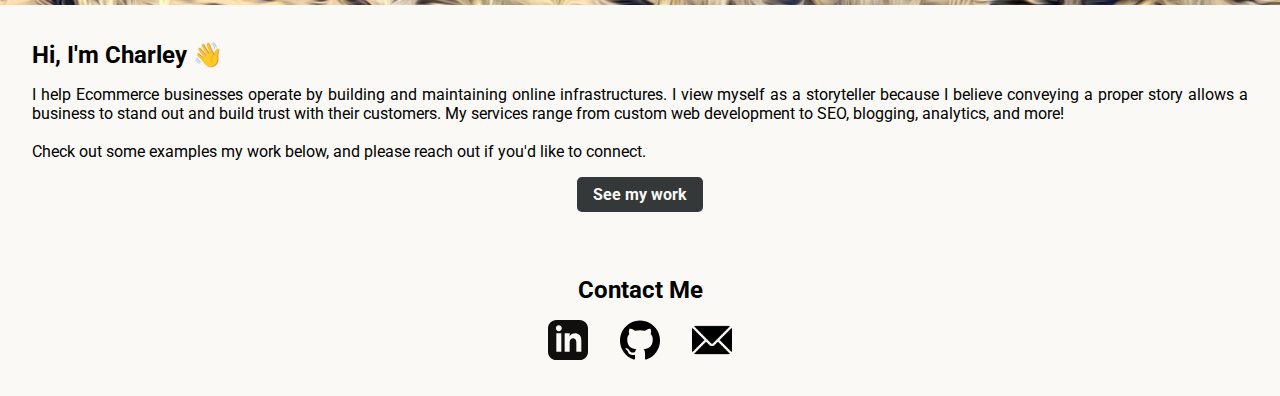
==== commit 882876d7: "Hiding blog and contact sections on public website" ====
--- a/index.html
+++ b/index.html
@@ -21,19 +21,19 @@
   <body>
     <header>
         <a href="#"><img src="./media/logo.png" alt="Book icon"></a>
-        <i class="fa fa-bars icon" id="menu-toggle"></i>
+        <i class="fa fa-bars icon c-primary" id="menu-toggle"></i>
     </header>
 
     <nav> 
-      <a class="nav-link" href="#about">About Me</a>
-      <a class="nav-link" href="#projects">Projects</a>
-      <a class="nav-link" href="#" target="_blank">Blog</a>
-      <a class="nav-link" href="#contact">Contact</a>
+      <a class="nav-link c-primary" href="#about">About Me</a>
+      <a class="nav-link c-primary" href="#projects">Projects</a>
+      <a class="nav-link c-primary" href="#" target="_blank">Blog</a>
+      <a class="nav-link c-primary" href="#contact">Contact</a>
     </nav>
 
     <section id="hero">
       <div class="overlay flex-col jc-center pd-3">
-        <h1 class="fw-norm">Digital Storyteller</h1>
+        <h1 class="fw-norm c-secondary">Digital Storyteller</h1>
         <a class="btn btn-primary" href="#about">Learn More</a>
       </div>
     </section>
--- a/css/styles.css
+++ b/css/styles.css
@@ -25,7 +25,7 @@
     height: 50px;
     z-index: 10;
     padding: 1rem;
-    box-shadow: 0px 0px 3px #000;
+    box-shadow: 0px 0px 3px #353839;
 }
 
 header img {
@@ -46,6 +46,7 @@
     opacity: 0;
     visibility: hidden;
     transition: visibility 0.5s, opacity 0.5s ease-in-out;
+    font-size: 1.5rem;
 }
 
 h1 {
@@ -55,7 +56,6 @@
 
 a {
     text-decoration: none;
-    color: #000;
 }
 
 img {
@@ -64,9 +64,9 @@
 }
 
 form {
+    display: flex;
     /* TEMPORARILY HIDING UNTIL I CAN GET EMAIL TO WORK */
     display: none;
-    /* display: flex; */
     flex-direction: column;
 }
 
@@ -81,10 +81,6 @@
     border: 1px solid black;
 }
 
-.icon {
-    color: #000;
-}
-
 .btn {
     padding: 0.5rem 1rem;
     font-weight: bold;
@@ -95,18 +91,25 @@
 }
 
 .btn:hover {
-    opacity: 0.8;
-    transition: opacity 400ms ease-in-out;
+    transition: background-color 600ms linear;
 }
 
 .btn-primary {
     background: #FAF9F6;
-    color: #000;
+    color: #353839;
+}
+
+.btn-primary:hover {
+    background-color: rgba(250, 249, 246, 0.8);
 }
 
 .btn-secondary {
-    background: black;
-    color: white;
+    background: #353839;
+    color: #FAF9F6;
+}
+
+.btn-secondary:hover {
+    background-color: rgba(53, 56, 57, 0.8);
 }
 
 .overlay {
@@ -181,6 +184,16 @@
 
 .fw-norm {
     font-weight: normal;
+}
+
+.c-primary {
+    /* Onyx */
+    color: #353839;
+}
+
+.c-secondary {
+    /* Off White */
+    color: #FAF9F6;
 }
 
 #menu-toggle:hover {
@@ -193,21 +206,24 @@
     background-size: cover;
     background-repeat: no-repeat;
     background-position: center;
-    color: #FAF9F6;
     text-align: center;
 }
 
 #hero h1,
 #hero h2 {
-    text-shadow: 1px 1px 8px #000;
+    text-shadow: 1px 1px 8px #353839;
 }
 
 #hero .btn {
-    box-shadow: 1px 1px 8px #000;
+    box-shadow: 1px 1px 8px #353839;
+}
+
+#hero .btn:hover {
+    box-shadow: 0px 0px 10px #FAF9F6;
+    transition: box-shadow 600ms;
 }
 
 #about {
-    /* background: #e6e798; */
     background: #FAF9F6;
 }
 
@@ -219,12 +235,14 @@
 }
 
 #projects {
-    background: #000;
-    color: white;
+    background: #353839;
+    display: none;
+    color: #FAF9F6;
 }
 
 #blog {
     background: cornflowerblue;
+    display: none;
 }
 
 #contact {
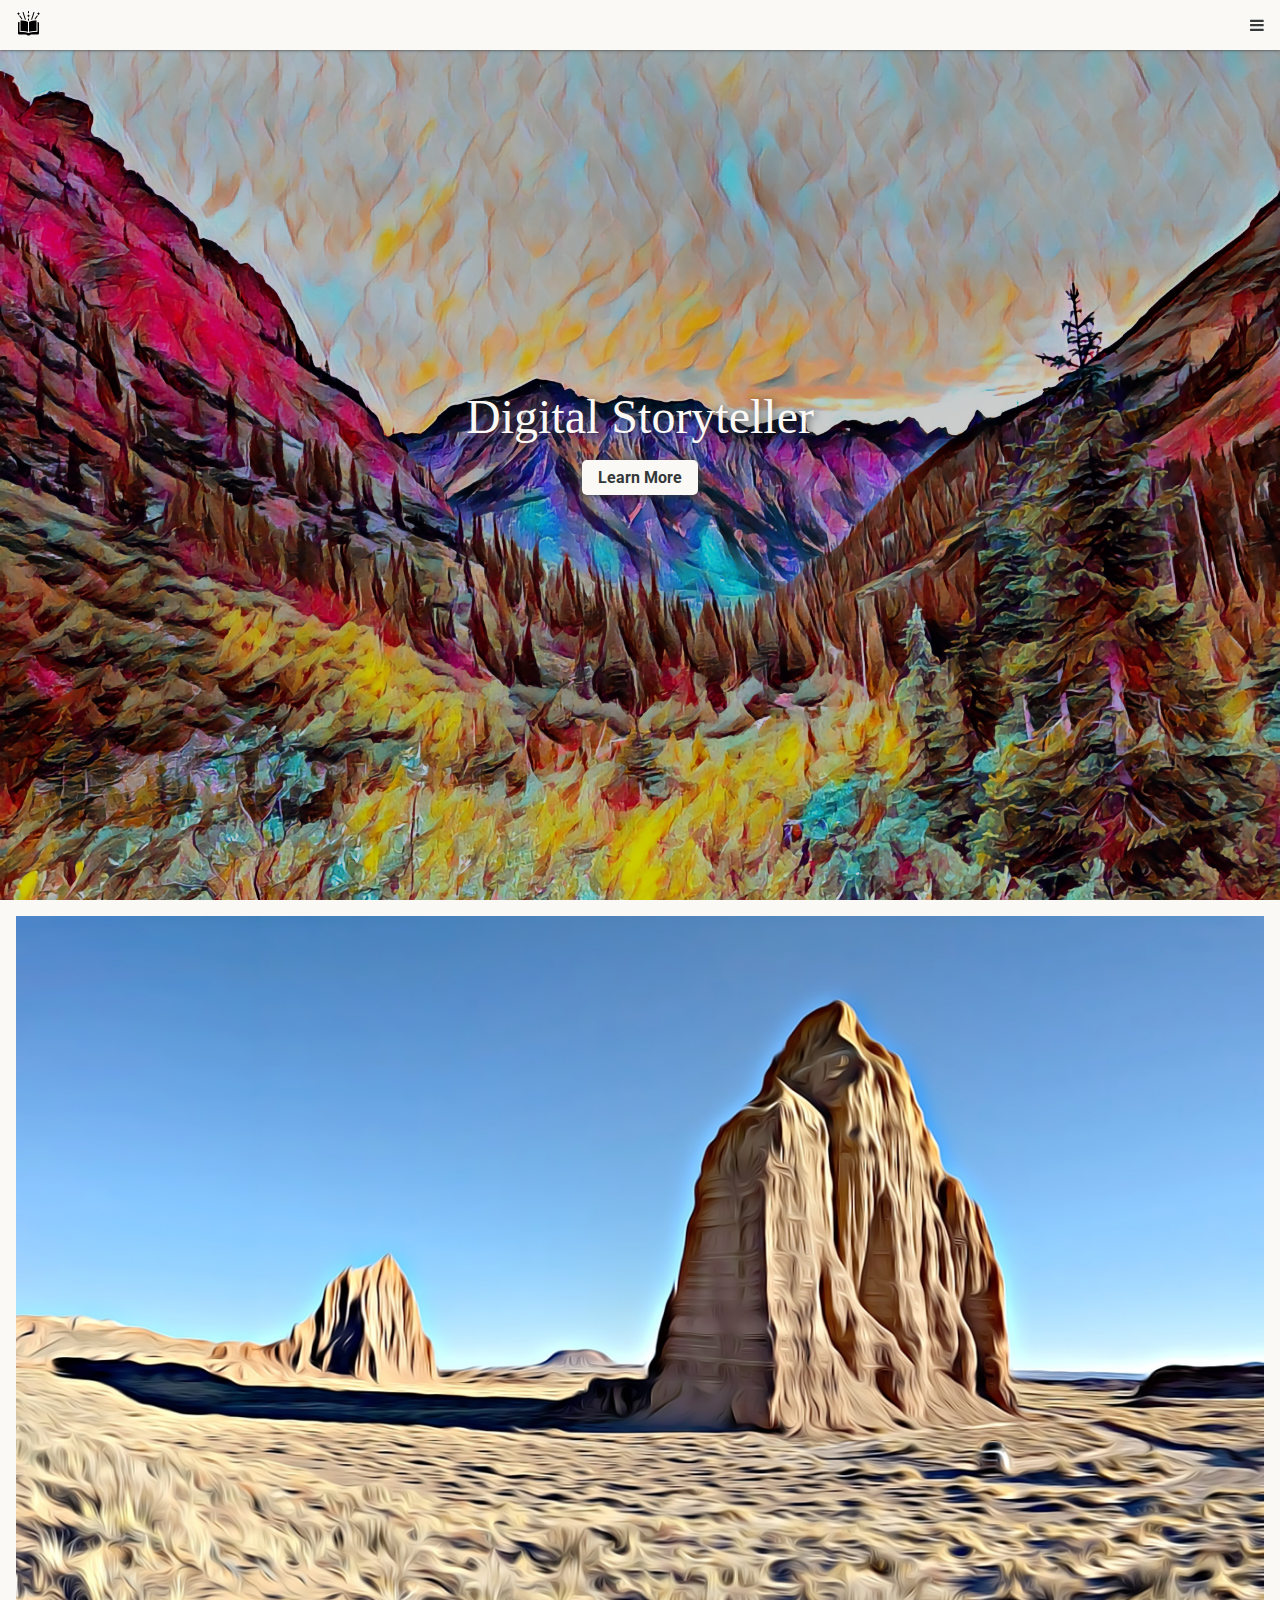
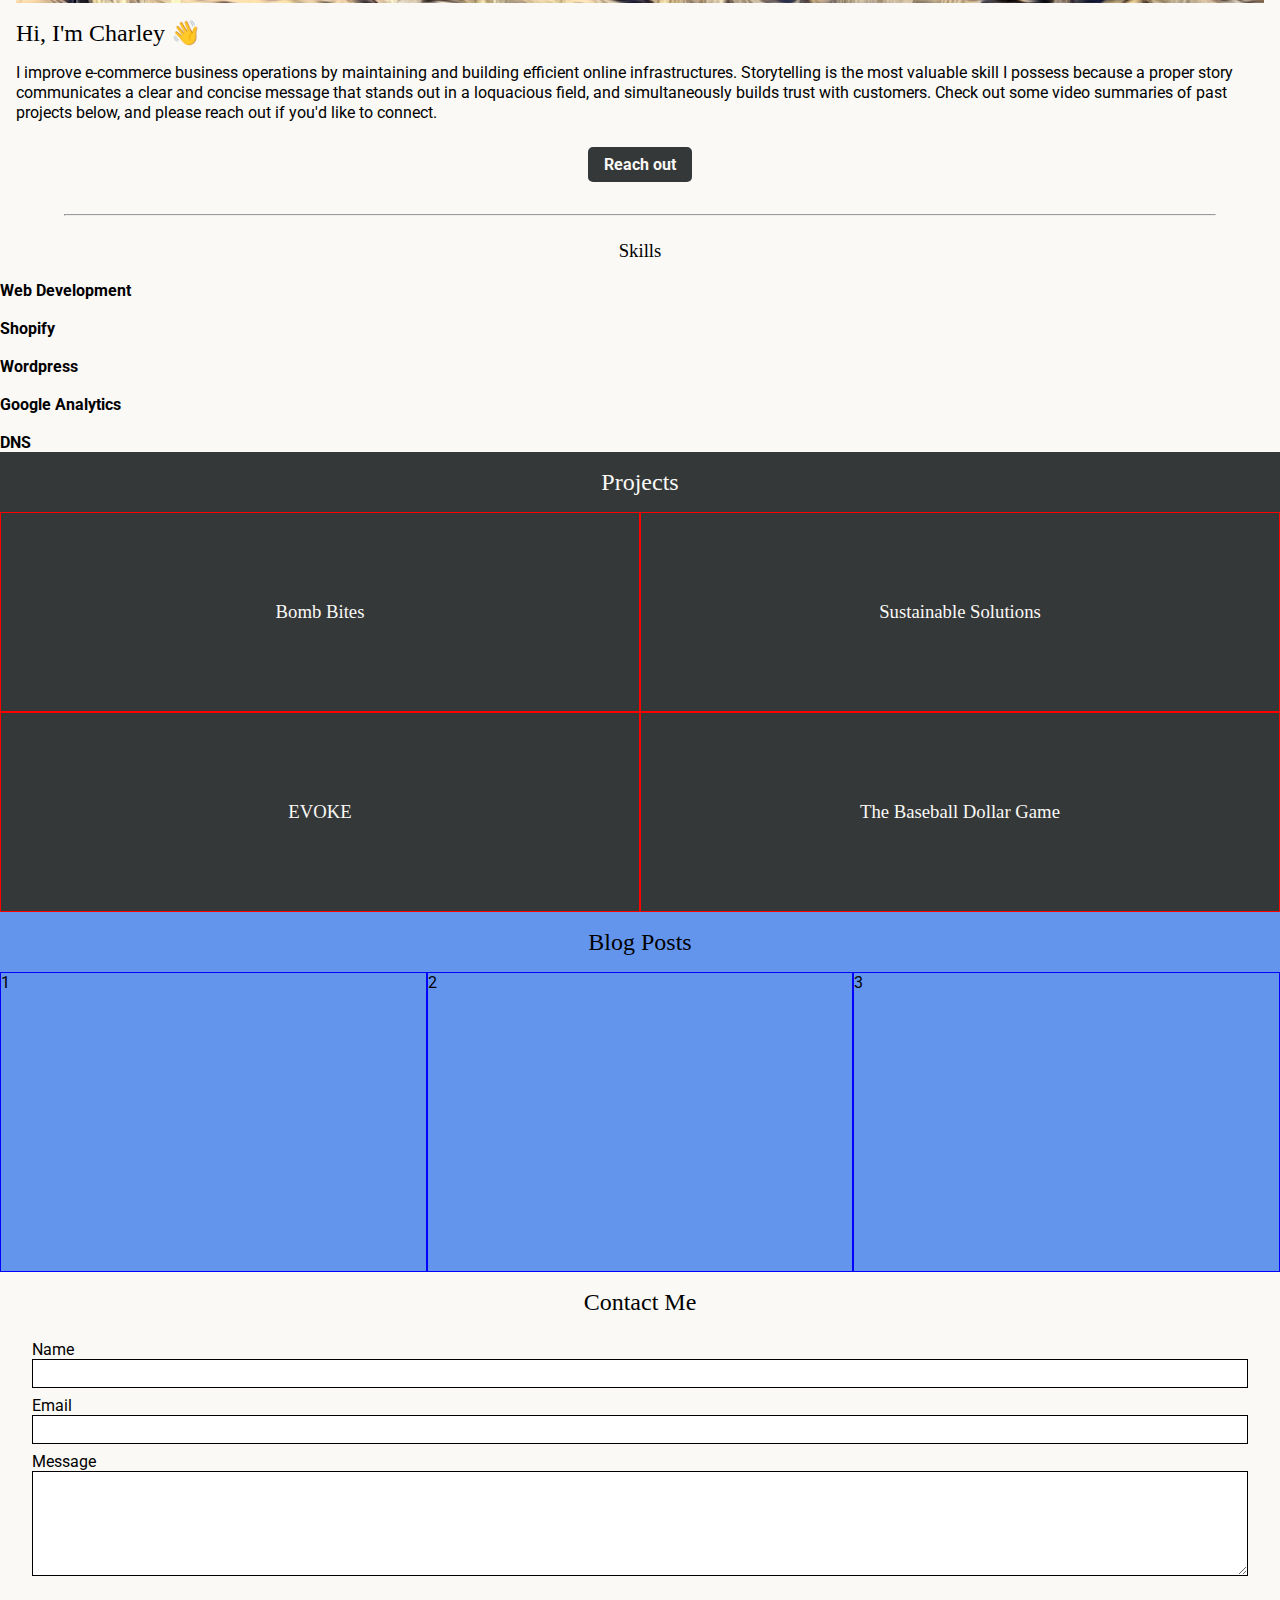
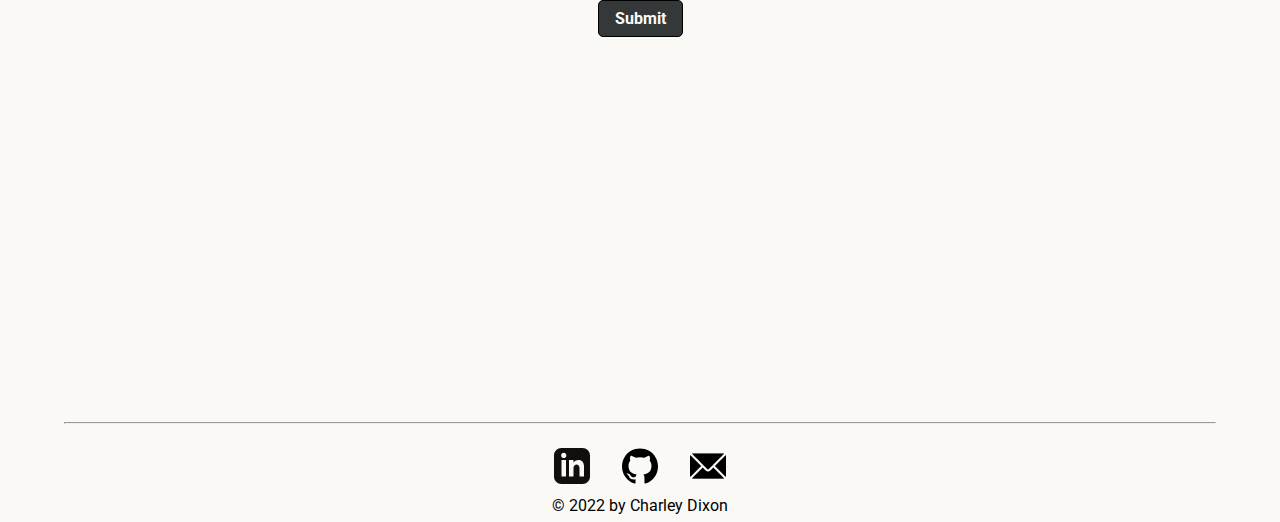
==== commit 1fbbc930: "Substantial edits to all sections other than Projects & Blog" ====
--- a/index.html
+++ b/index.html
@@ -14,6 +14,7 @@
     <link rel="preconnect" href="https://fonts.googleapis.com">
     <link rel="preconnect" href="https://fonts.gstatic.com" crossorigin>
     <link href="https://fonts.googleapis.com/css2?family=Roboto:wght@100;300;400;500;700;900&display=swap" rel="stylesheet">
+    <link href="https://fonts.googleapis.com/css2?family=Roboto+Mono&display=swap" rel="stylesheet">
     <link rel="stylesheet" href="./css/styles.css">
     <script src="./js/script.js" defer></script>
   </head>
@@ -21,35 +22,58 @@
   <body>
     <header>
         <a href="#"><img src="./media/logo.png" alt="Book icon"></a>
-        <i class="fa fa-bars icon c-primary" id="menu-toggle"></i>
+        <i class="fa fa-bars icon c-primary pointer" id="menu-toggle"></i>
     </header>
 
     <nav> 
       <a class="nav-link c-primary" href="#about">About Me</a>
       <a class="nav-link c-primary" href="#projects">Projects</a>
-      <a class="nav-link c-primary" href="#" target="_blank">Blog</a>
+      <a class="nav-link c-primary" href="#blog">Blog</a>
       <a class="nav-link c-primary" href="#contact">Contact</a>
     </nav>
 
-    <section id="hero">
+    <section id="hero" class="scroll-top">
       <div class="overlay flex-col jc-center pd-3">
         <h1 class="fw-norm c-secondary">Digital Storyteller</h1>
         <a class="btn btn-primary" href="#about">Learn More</a>
       </div>
     </section>
-    <section id="about">
-      <img src="./media/temples-of-sun-and-moon.jpeg" alt="Mountain valley">
+
+    <section id="about" class="bg-secondary scroll-top">
       <div class="content-box">
+        <img src="./media/temples-of-sun-and-moon.jpeg" alt="Mountain valley">
         <!-- <iframe src="https://www.youtube.com/embed/Ju0UOrnWoZk" title="YouTube video player" frameborder="0" allow="accelerometer; autoplay; clipboard-write; encrypted-media; gyroscope; picture-in-picture" allowfullscreen></iframe> -->
         <h2 class="lh-60">Hi, I'm Charley 👋</h2>
-        <p class="justify">I help Ecommerce businesses operate by building and maintaining online infrastructures. I view myself as a storyteller because I believe conveying a proper story allows a business to stand out and build trust with their customers. My services range from custom web development to SEO, blogging, analytics, and more!</p>
-        <br>
-        <p>Check out some examples my work below, and please reach out if you'd like to connect.</p>
-        <a href="#projects" class="btn btn-secondary">See my work</a>
+        <p class="lh-20">I improve e-commerce business operations by maintaining and building efficient online infrastructures. Storytelling is the most valuable skill I possess because a proper story communicates a clear and concise message that stands out in a loquacious field, and simultaneously builds trust with customers. Check out some video summaries of past projects below, and please reach out if you'd like to connect.</p>
+        <a href="#contact" class="btn btn-secondary">Reach out</a>
+      </div>
+      <hr class="divider">
+      <h3 class="text-center">Skills</h3>
+      <div id="service-container">
+        <div class="service">
+          <img src="" alt="">
+          <h4>Web Development</h4>
+        </div>
+        <div class="service">
+          <img src="" alt="">
+          <h4>Shopify</h4>
+        </div>
+        <div class="service">
+          <img src="" alt="">
+          <h4>Wordpress</h4>
+        </div>
+        <div class="service">
+          <img src="" alt="">
+          <h4>Google Analytics</h4>
+        </div>
+        <div class="service">
+          <img src="" alt="">
+          <h4>DNS</h4>
+        </div>
       </div>
     </section>
 
-    <section id="projects">
+    <section id="projects" class="scroll-top">
       <h2 class="text-center lh-60">Projects</h2>
       <div class="thumb-container">
         <div class="project-thumbnail">
@@ -67,7 +91,7 @@
       </div>
     </section>
 
-    <section id="blog">
+    <section id="blog" class="scroll-top">
       <h2 class="text-center lh-60">Blog Posts</h2>
       <!-- Recent Blog Post Scroller with "See More" button to dedicated blog page -->
       <div class="recent-posts">
@@ -77,13 +101,8 @@
       </div>
     </section>
 
-    <section id="contact">
+    <section id="contact" class="bg-secondary scroll-top">
       <h2 class="text-center lh-60">Contact Me</h2>
-      <div id="social-bar">
-        <a href="https://linkedin.com/in/charley-dixon" target="_blank"><img class="social-icon" src="./media/social/linkedin.svg" alt="Linkedin Logo"></a>
-        <a href="https://github.com/charley-dixon" target="_blank"><img class="social-icon" src="./media/social/github.svg" alt="Github Logo"></a>
-        <a href="mailto:me@charleydixon"><img class="social-icon" src="./media/social/email.png" alt="Github Logo"></a>
-      </div>
       <form action="mailto:me@charleydixon.com" method="POST">
         <label for="name">Name</label>
         <input type="text" id="name">
@@ -91,8 +110,18 @@
         <input type="email" id="email">
         <label for="message">Message</label>
         <textarea name="message" id="message" cols="30" rows="5"></textarea>
-        <input type="submit" value="Submit" class="btn btn-secondary">
+        <input type="submit" value="Submit" class="btn btn-secondary pointer">
       </form>
+      <iframe src="https://www.google.com/maps/embed?pb=!1m18!1m12!1m3!1d98339.95492846836!2d-106.6905631291424!3d39.624420970855894!2m3!1f0!2f0!3f0!3m2!1i1024!2i768!4f13.1!3m3!1m2!1s0x8741d905584ef48d%3A0x868624ba4785e76d!2sEdwards%2C%20CO%2081632!5e0!3m2!1sen!2sus!4v1646274010859!5m2!1sen!2sus" width="100%" height="200px" style="border:0;" allowfullscreen="" loading="lazy"></iframe>
     </section>
+    <footer>
+      <hr class="divider">
+      <div id="social-bar">
+        <a href="https://linkedin.com/in/charley-dixon" target="_blank"><img class="social-icon" src="./media/social/linkedin.svg" alt="Linkedin Logo"></a>
+        <a href="https://github.com/charley-dixon" target="_blank"><img class="social-icon" src="./media/social/github.svg" alt="Github Logo"></a>
+        <a href="mailto:me@charleydixon"><img class="social-icon" src="./media/social/email.png" alt="Github Logo"></a>
+      </div>
+      <p>© 2022 by Charley Dixon</p>
+    </footer>
   </body>
 </html>--- a/css/styles.css
+++ b/css/styles.css
@@ -11,7 +11,8 @@
 }
 
 header, 
-nav {
+nav,
+footer {
     background: #FAF9F6;
 }
 
@@ -45,13 +46,36 @@
     /* opacity is here so that we can add a transition when the nav is toggled; visibility cannot have a smooth transition on its own */
     opacity: 0;
     visibility: hidden;
-    transition: visibility 0.5s, opacity 0.5s ease-in-out;
+    transition: visibility 400ms, opacity 400ms ease-in-out;
     font-size: 1.5rem;
+}
+
+nav a {
+    font-family: Roboto Mono;
+    text-decoration: underline;
+    transition: padding 200ms ease-in-out, background 200ms linear;
+}
+
+nav a:hover {
+    background: #353839;
+    color: #FAF9F6;
+    padding: 1rem 2rem;
+    text-decoration: none;
+    transition: padding 200ms ease-in-out, background 200ms linear;
 }
 
 h1 {
     font-size: 3rem;
-    font-family: Georgia, 'Times New Roman', Times, serif;
+}
+
+h1,
+h2,
+h3 {
+    font-family: Georgia,
+    'Times New Roman',
+    Times,
+    serif;
+    font-weight: normal;
 }
 
 a {
@@ -65,8 +89,6 @@
 
 form {
     display: flex;
-    /* TEMPORARILY HIDING UNTIL I CAN GET EMAIL TO WORK */
-    display: none;
     flex-direction: column;
 }
 
@@ -81,22 +103,35 @@
     border: 1px solid black;
 }
 
+iframe {
+    margin-top: 2rem;
+}
+
+footer {
+    height: 100px;
+    display: flex;
+    flex-direction: column;
+    align-items: center;
+}
+
 .btn {
     padding: 0.5rem 1rem;
     font-weight: bold;
     text-align: center;
-    margin: 1rem auto;
+    /* margin: 1rem auto; */
     border-radius: 5px;
     opacity: 1;
+    transition: background-color 200ms linear;
 }
 
 .btn:hover {
-    transition: background-color 600ms linear;
+    transition: background-color 200ms linear;
 }
 
 .btn-primary {
     background: #FAF9F6;
     color: #353839;
+    margin: 1rem auto;
 }
 
 .btn-primary:hover {
@@ -106,6 +141,7 @@
 .btn-secondary {
     background: #353839;
     color: #FAF9F6;
+    margin: 1.5rem auto 1rem;
 }
 
 .btn-secondary:hover {
@@ -122,7 +158,6 @@
     display: grid;
     grid-template-columns: repeat(2, 1fr);
     grid-auto-rows: minmax(200px, auto);
-    gap: 10px;
 }
 
 .project-thumbnail {
@@ -144,11 +179,15 @@
 }
 
 .social-icon {
-    width: 40px;
-    margin: 0 1rem 1rem;
-}
-
-/* INDIVIDUAL ADJUSTMENTS FOR HTML ELEMENTS */
+    width: 36px;
+    margin: 0 1rem;
+}
+
+.divider {
+    width: 90%;
+    margin: 0 auto 1.5rem;
+}
+
 .flex-col {
     display: flex;
     flex-direction: column;
@@ -175,7 +214,7 @@
 }
 
 .justify {
-    text-align: justify;
+    /* text-align: justify; */
 }
 
 .pd-3 {
@@ -196,7 +235,15 @@
     color: #FAF9F6;
 }
 
-#menu-toggle:hover {
+.bg-secondary {
+    background: #FAF9F6;
+}
+
+.scroll-top {
+    scroll-margin-top: 50px;
+}
+
+.pointer {
     cursor: pointer;
 }
 
@@ -219,8 +266,8 @@
 }
 
 #hero .btn:hover {
-    box-shadow: 0px 0px 10px #FAF9F6;
-    transition: box-shadow 600ms;
+    box-shadow: 0px 0px 3px #FAF9F6;
+    transition: box-shadow 200ms;
 }
 
 #about {
@@ -229,28 +276,28 @@
 
 
 #about .content-box {
-    padding: 1rem 2rem;
+    padding: 1rem;
     display: flex;
     flex-direction: column;
 }
 
 #projects {
     background: #353839;
-    display: none;
     color: #FAF9F6;
 }
 
 #blog {
     background: cornflowerblue;
-    display: none;
 }
 
 #contact {
-    background: #FAF9F6;
-    padding: 1rem 2rem;
+    /* Height of the screen minus the header and the footer height so that the contact heading sits perfectly beneath the nav bar at the bottom of the page */
+    height: calc(100vh - 150px);
+    padding: 0 2rem;
 }
 
 #social-bar {
     display: flex;
     justify-content: center;
+    margin-bottom: 0.5rem;
 }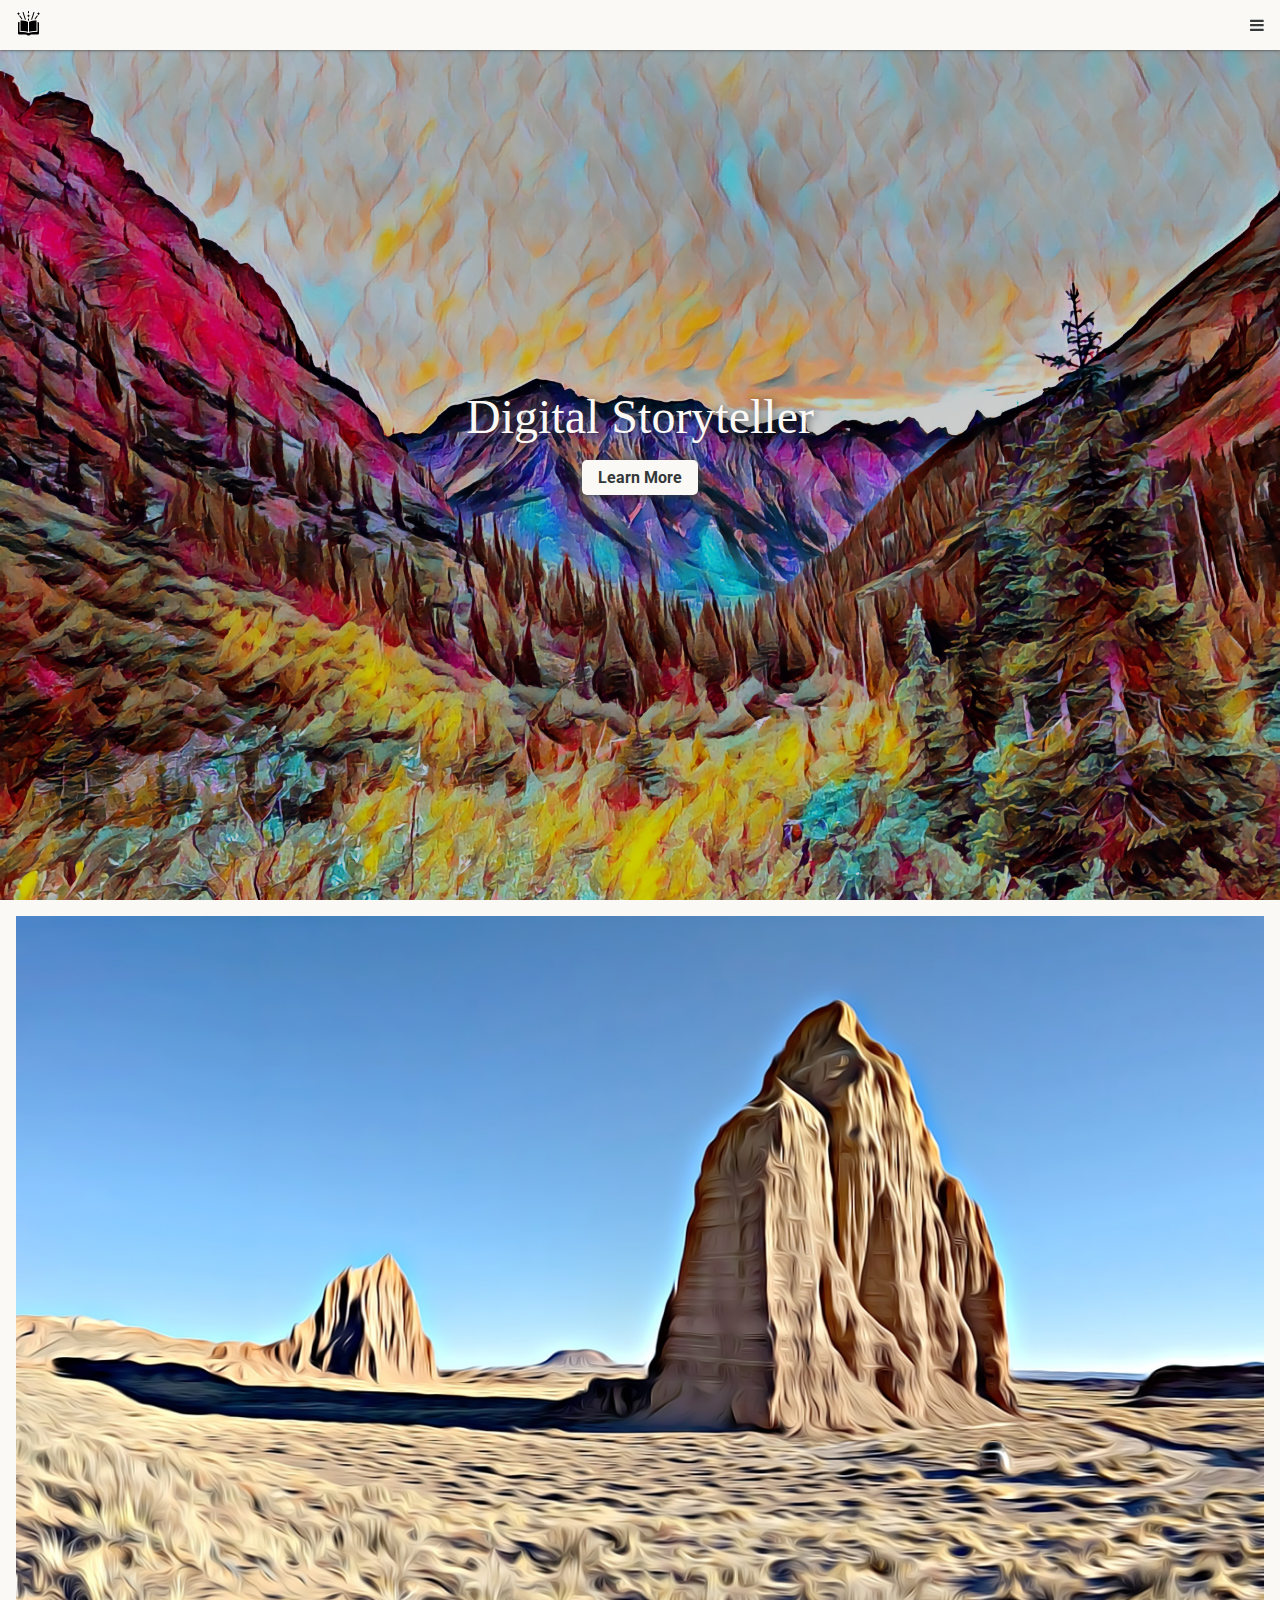
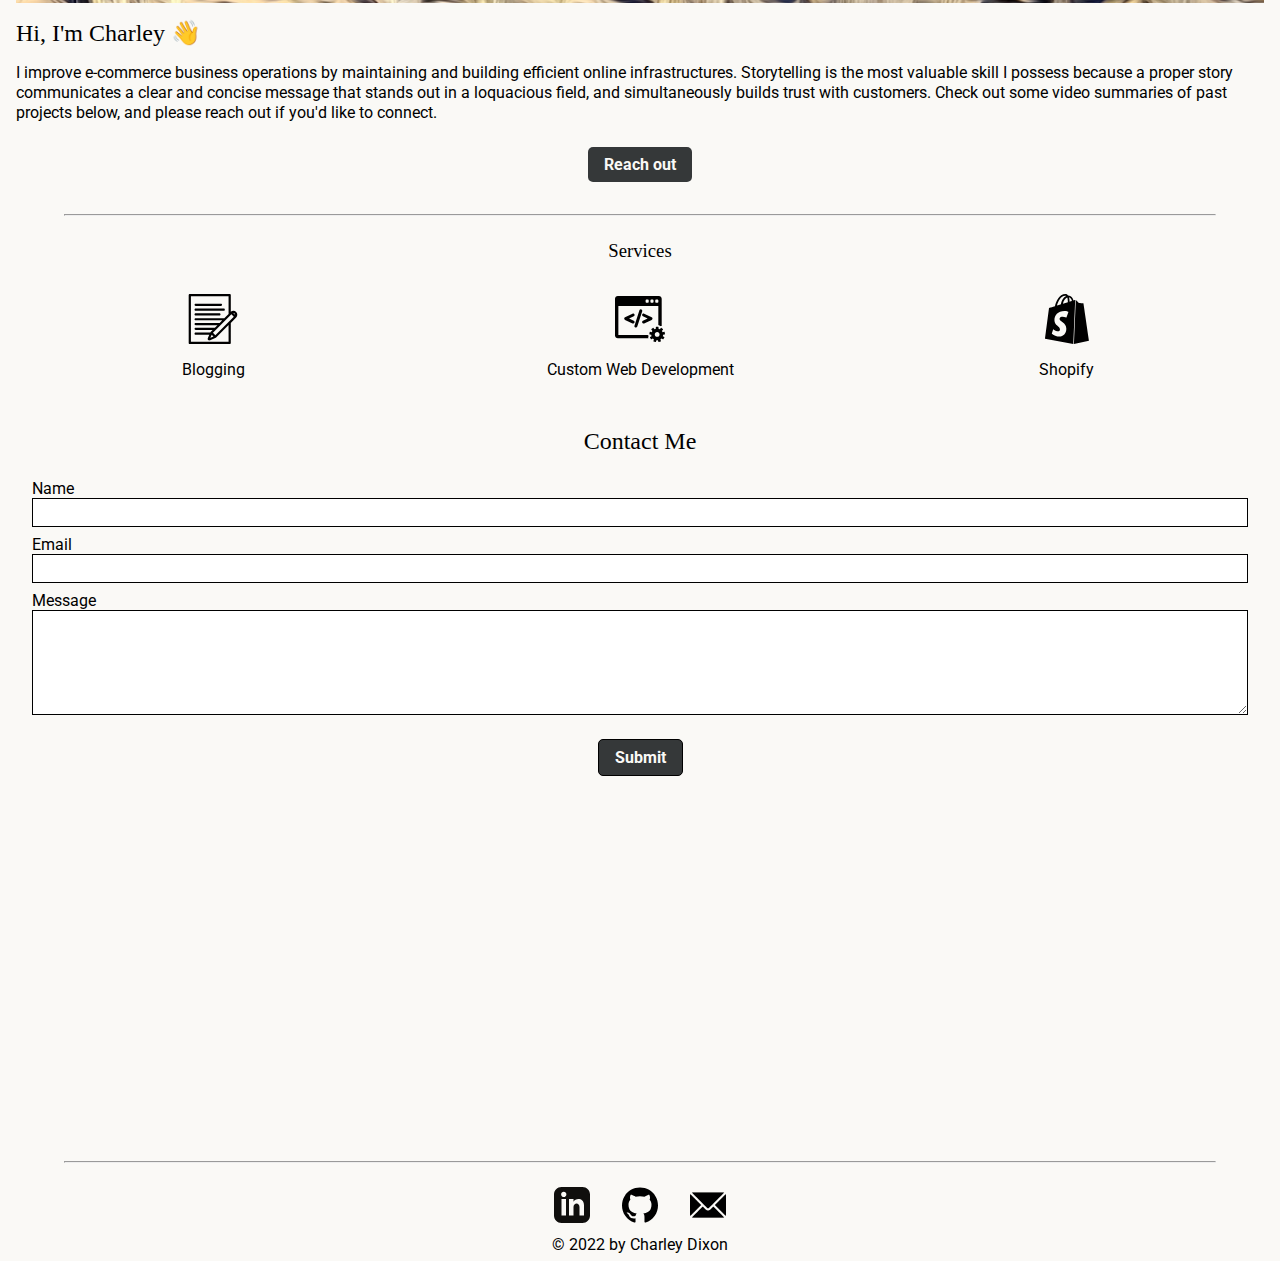
==== commit 98e6a000: "Clean media directory, add services images, hide blog and projects until content exists." ====
--- a/index.html
+++ b/index.html
@@ -16,7 +16,6 @@
     <link href="https://fonts.googleapis.com/css2?family=Roboto:wght@100;300;400;500;700;900&display=swap" rel="stylesheet">
     <link href="https://fonts.googleapis.com/css2?family=Roboto+Mono&display=swap" rel="stylesheet">
     <link rel="stylesheet" href="./css/styles.css">
-    <script src="./js/script.js" defer></script>
   </head>
 
   <body>
@@ -34,7 +33,7 @@
 
     <section id="hero" class="scroll-top">
       <div class="overlay flex-col jc-center pd-3">
-        <h1 class="fw-norm c-secondary">Digital Storyteller</h1>
+        <h1 class="c-secondary">Digital Storyteller</h1>
         <a class="btn btn-primary" href="#about">Learn More</a>
       </div>
     </section>
@@ -48,27 +47,19 @@
         <a href="#contact" class="btn btn-secondary">Reach out</a>
       </div>
       <hr class="divider">
-      <h3 class="text-center">Skills</h3>
+      <h3 class="text-center">Services</h3>
       <div id="service-container">
         <div class="service">
-          <img src="" alt="">
-          <h4>Web Development</h4>
+          <img src="./media/services/writing.svg" alt="Paper with a pen on top">
+          <h4>Blogging</h4>
         </div>
         <div class="service">
-          <img src="" alt="">
-          <h4>Shopify</h4>
+          <img src="./media/services/web-development.svg" alt="Icon symbolizing web development">
+          <h4>Custom Web Development</h4>
         </div>
         <div class="service">
-          <img src="" alt="">
-          <h4>Wordpress</h4>
-        </div>
-        <div class="service">
-          <img src="" alt="">
-          <h4>Google Analytics</h4>
-        </div>
-        <div class="service">
-          <img src="" alt="">
-          <h4>DNS</h4>
+          <img src="./media/services/shopify.svg" alt="Shopify logo">
+          <h4>Shopify</h4>
         </div>
       </div>
     </section>
@@ -123,5 +114,6 @@
       </div>
       <p>© 2022 by Charley Dixon</p>
     </footer>
+    <script src="./js/script.js" defer></script>
   </body>
 </html>--- a/css/styles.css
+++ b/css/styles.css
@@ -46,7 +46,7 @@
     /* opacity is here so that we can add a transition when the nav is toggled; visibility cannot have a smooth transition on its own */
     opacity: 0;
     visibility: hidden;
-    transition: visibility 400ms, opacity 400ms ease-in-out;
+    transition: visibility 400ms, opacity 400ms;
     font-size: 1.5rem;
 }
 
@@ -78,6 +78,10 @@
     font-weight: normal;
 }
 
+h4 {
+    font-weight: normal;
+}
+
 a {
     text-decoration: none;
 }
@@ -152,6 +156,19 @@
     width: 100%;
     height: 100%;
     background-color: rgba(0,0,0,0.2);
+}
+
+.service {
+    display: flex;
+    flex-direction: column;
+    flex: 1;
+    margin: 0 1rem;
+    align-items: center;
+}
+
+.service img {
+    width: 50px;
+    margin-bottom: 1rem;
 }
 
 .thumb-container {
@@ -281,13 +298,23 @@
     flex-direction: column;
 }
 
+#service-container {
+    display: flex;
+    padding: 2rem 0;
+    text-align: center;
+}
+
 #projects {
     background: #353839;
     color: #FAF9F6;
+    /* Temporarily hiding until I have content */
+    display: none;
 }
 
 #blog {
     background: cornflowerblue;
+    /* Temporarily hiding until I have content */
+    display: none;
 }
 
 #contact {
